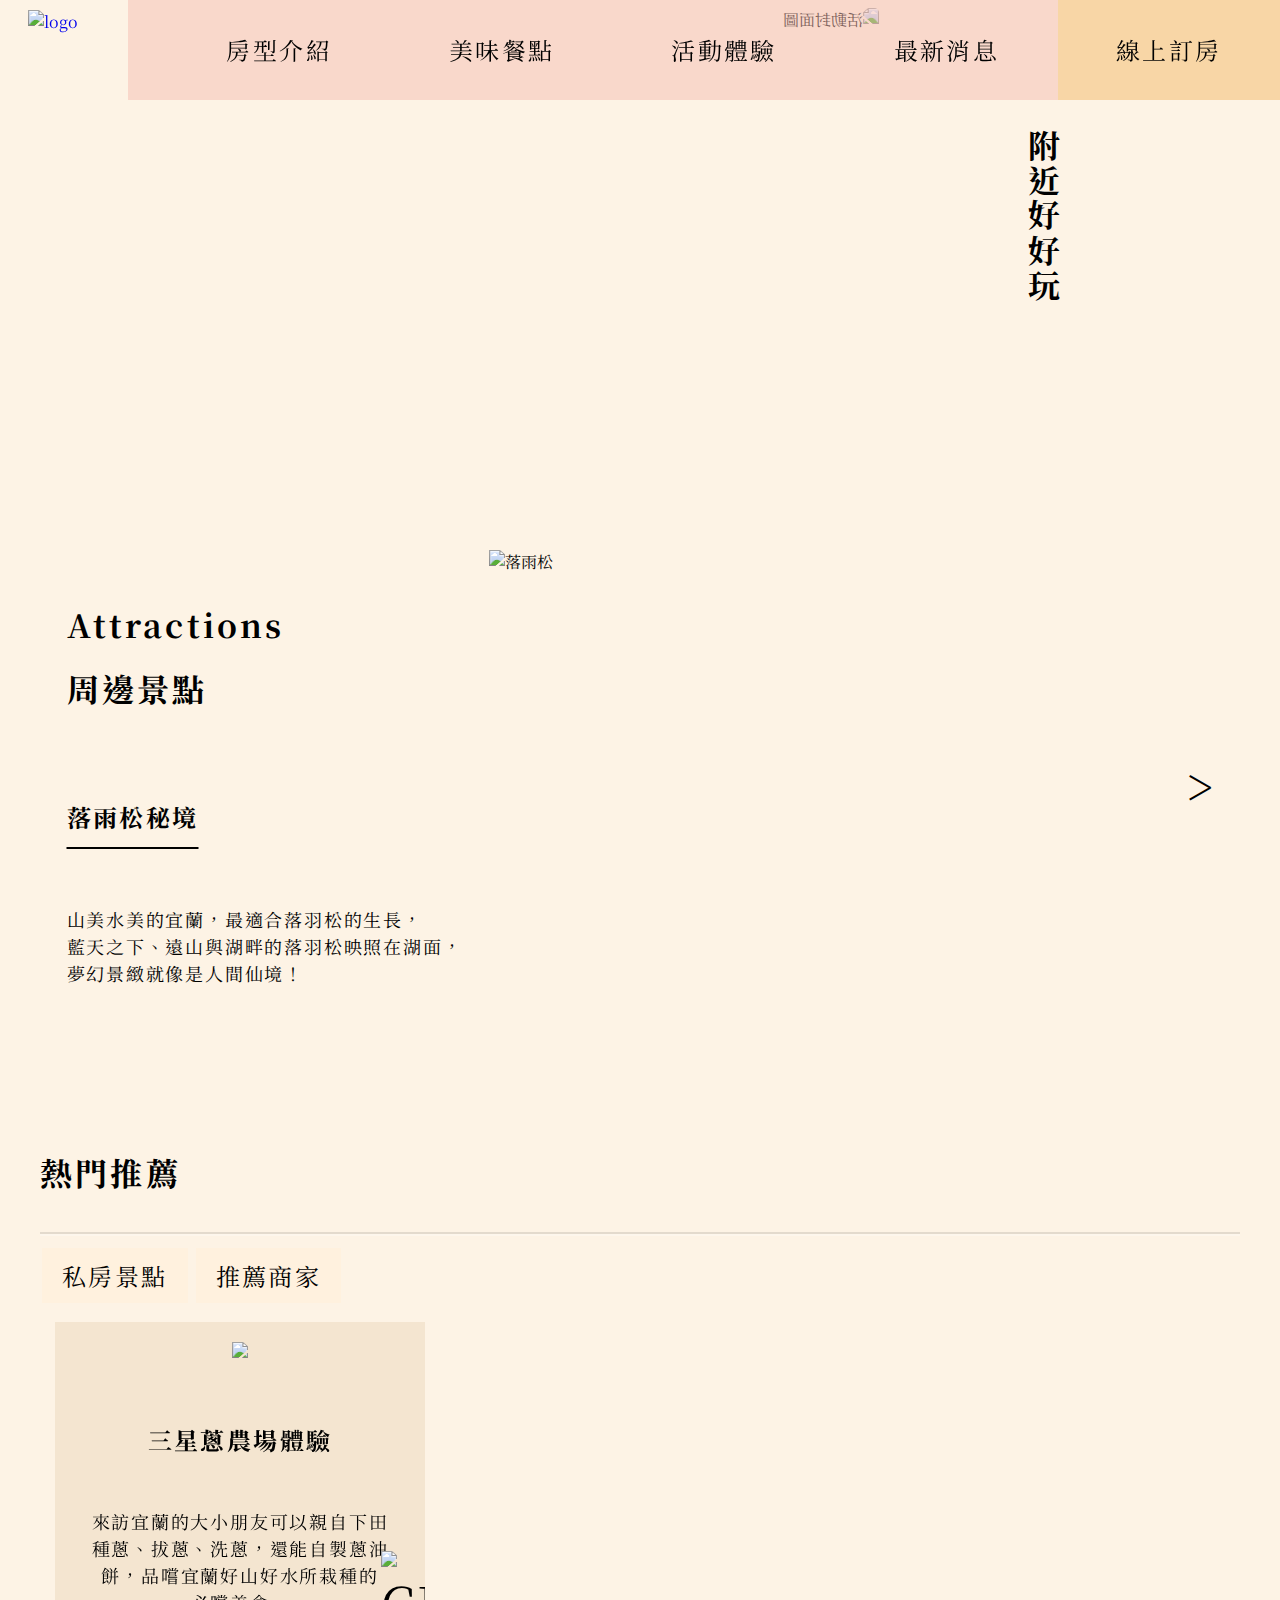
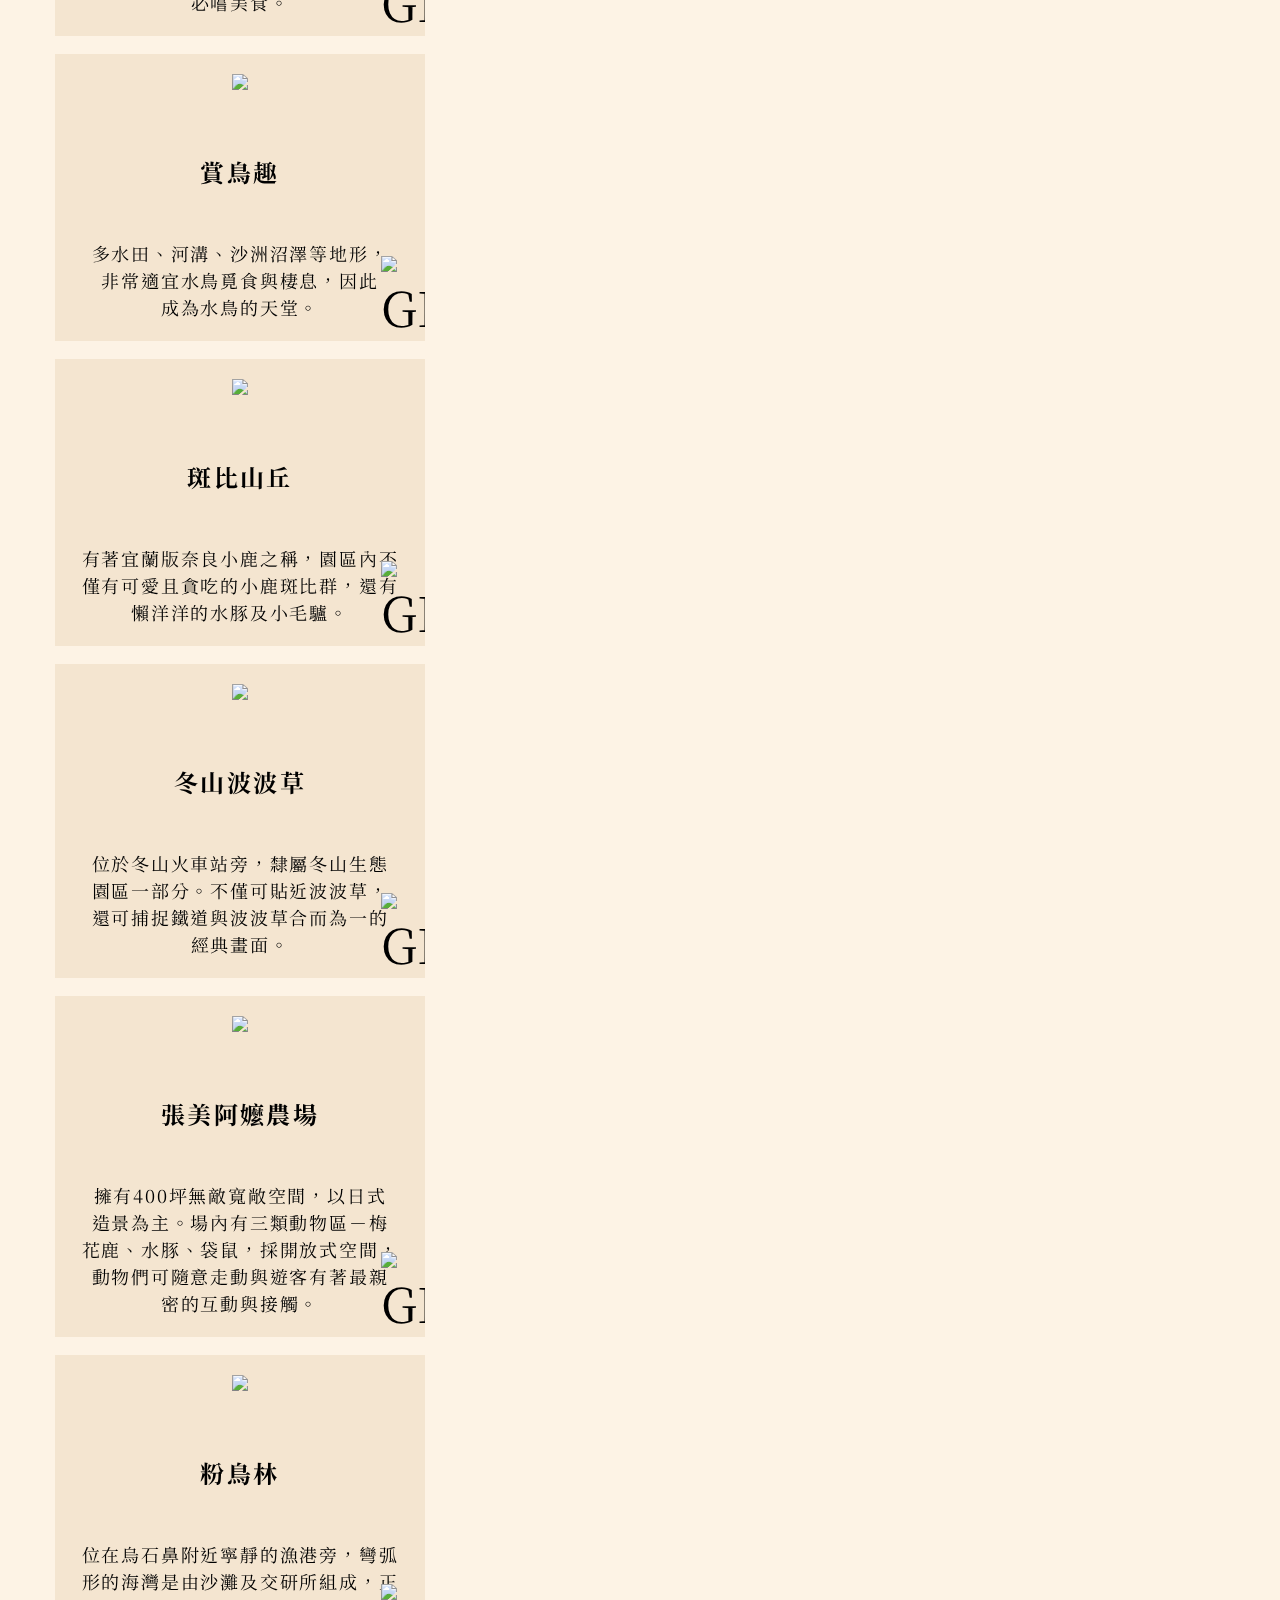
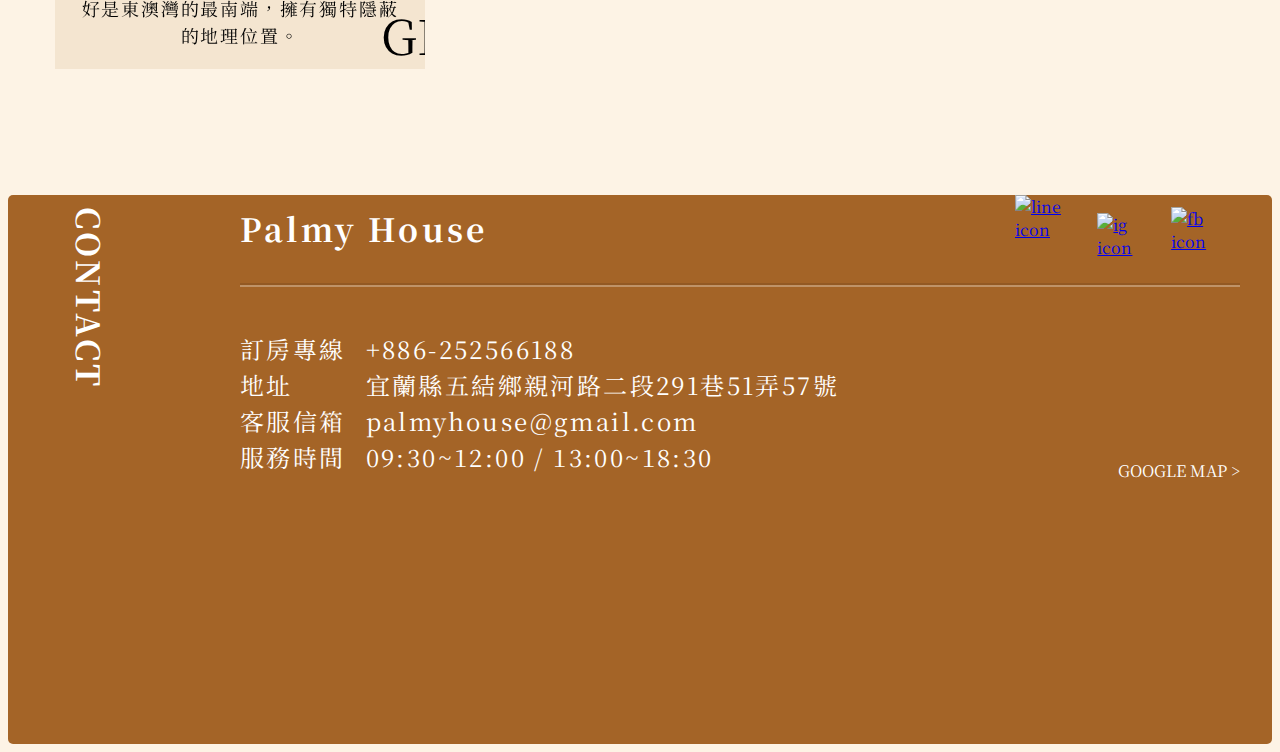
==== activities.html @ 34b3cf30 "改視覺" ====
<!DOCTYPE html>
<html lang="en">

<head>
    <meta charset="UTF-8">
    <meta name="viewport" content="width=device-width, initial-scale=1.0">
    <title>活動體驗-Palmy House民宿官方網站</title>
    <link rel="stylesheet" href="reset.css">
    <link rel="stylesheet" href="activities.css">
    <link rel="preconnect" href="https://fonts.googleapis.com">
    <link rel="preconnect" href="https://fonts.gstatic.com" crossorigin>
    <link
        href="https://fonts.googleapis.com/css2?family=Noto+Sans+TC:wght@500&family=Noto+Serif+TC:wght@500&display=swap"
        rel="stylesheet">
    <link rel="stylesheet" href="grid.css">
</head>

<body>
    <div class="fun_cover">
        <div class="fun_intro">
            <img src="img/activities/Rectangle 78 (1).png" alt="活動封面圖">
            <h1>附近好好玩</h1>
        </div>
    </div>
    <a href="index.html" id="logo">
        <img src="img/index/logo.png" alt="logo">
    </a>
    <nav>

        <ul class="flex-nav">
            <li><a href="room.html">房型介紹</a></li>
            <li><a href="food.html">美味餐點</a></li>
            <li><a href="activities.html">活動體驗</a></li>
            <li><a href="news.html">最新消息</a></li>
            <li style="background-color: rgb(247, 214, 130,0.5);"><a href="reservation.html" target="_blank">線上訂房</a>
            </li>
        </ul>
    </nav>

    <div class="fun_content">
        <div class="attractions">
            <div class="attractions_text">
                <h2>Attractions<br>
                    周邊景點</h2>
                <h3>落雨松秘境</h3>
                <p>
                    山美水美的宜蘭，最適合落羽松的生長，<br>
                    藍天之下、遠山與湖畔的落羽松映照在湖面，<br>
                    夢幻景緻就像是人間仙境！
                </p>
            </div>
            <div class="image-container">
                <img src="img//activities/三張圖片.png" class="hover-effect" alt="落雨松">
            </div>
            <a href="#">></a>
        </div>

        <div class="hot_spot">
            <h2>熱門推薦</h2>
            <hr class="style-one" />
            <div class="spot_title">
                <button class="button1">私房景點</button>
                <button class="button2">推薦商家</button>
            </div>
        </div>

        <div class="container">
            <div class="row">
                <div class="col-12 col-md-4">
                    <div class="card">
                        <a href="https://scenic.goilan.tw/sanxing.php" target="_blank">
                            <img src="img/activities/Rectangle 92 (1).png" class="photo">
                            <h3>三星蔥農場體驗</h3>
                            <p>來訪宜蘭的大小朋友可以親自下田<br>種蔥、拔蔥、洗蔥，還能自製蔥油餅，品嚐宜蘭好山好水所栽種的<br>必嚐美食。</p>
                            <img src="img/activities/GPS (1).png" class="gps" alt="GPS">
                        </a>
                    </div>
                </div>
                <div class="col-12 col-md-4">
                    <a href="https://scenic.goilan.tw/wujie.php" target="_blank">
                        <div class="card">
                            <img src="img/activities/Rectangle 95 (1).png" class="photo">
                            <h3>賞鳥趣</h3>
                            <p>多水田、河溝、沙洲沼澤等地形，<br>
                                非常適宜水鳥覓食與棲息，因此<br>成為水鳥的天堂。</p>
                            <img src="img/activities/GPS (1).png" class="gps" alt="GPS">
                        </div>
                    </a>
                </div>
                <div class="col-12 col-md-4">
                    <a href="https://ezgo.ardswc.gov.tw/zh-TW/Front/Agri/Detail/2666" target="_blank">
                        <div class="card">

                            <img src="img/activities/Rectangle 98 (1).png" class="photo">
                            <h3>斑比山丘</h3>
                            <p>有著宜蘭版奈良小鹿之稱，園區內不僅有可愛且貪吃的小鹿斑比群，還有懶洋洋的水豚及小毛驢。</p>
                            <img src="img/activities/GPS (1).png" class="gps" alt="GPS">
                        </div>
                    </a>
                </div>
                <div class="col-12 col-md-4">
                    <a href="https://scenic.goilan.tw/dongshan.php" target="_blank">
                        <div class="card">
                            <img src="img/activities/Rectangle 103 (1).png" class="photo">
                            <h3>冬山波波草</h3>
                            <p>位於冬山火車站旁，隸屬冬山生態<br>園區一部分。不僅可貼近波波草，<br>
                                還可捕捉鐵道與波波草合而為一的<br>經典畫面。</p>
                            <img src="img/activities/GPS (1).png" class="gps" alt="GPS">
                        </div>
                    </a>
                </div>
                <div class="col-12 col-md-4">
                    <a href="https://scenic.goilan.tw/sanxing.php" target="_blank">
                        <div class="card">
                            <img src="img/activities/Rectangle 104 (1).png" class="photo">
                            <h3>張美阿嬤農場</h3>
                            <p>擁有400坪無敵寬敞空間，以日式<br>造景為主。場內有三類動物區－梅<br>
                                花鹿、水豚、袋鼠，採開放式空間，動物們可隨意走動與遊客有著最親<br>密的互動與接觸。</p>
                            <img src="img/activities/GPS (1).png" class="gps" alt="GPS">
                        </div>
                    </a>
                </div>
                <div class="col-12 col-md-4">
                    <a href="https://scenic.goilan.tw/nanao.php" target="_blank">
                        <div class="card">
                            <img src="img/activities/Rectangle 105 (1).png" class="photo">
                            <h3>粉鳥林</h3>
                            <p>位在烏石鼻附近寧靜的漁港旁，彎弧形的海灣是由沙灘及交研所組成，正好是東澳灣的最南端，擁有獨特隱蔽的地理位置。</p>
                            <img src="img/activities/GPS (1).png" class="gps" alt="GPS">
                        </div>
                    </a>
                </div>
            </div>
        </div>
    </div>

    <div class="footer_container">
        <div class="footer">
            <h2>CONTACT</h2>
            <div class="palmy">
                <h3>Palmy House</h3>
                <div class="icon">
                    <a href="#" class="line">
                        <img src="img/index/Default (1).png" alt="line icon">
                    </a>
                    <a href="#" class="ig">
                        <img src="img/index/ig (1).png" alt="ig icon">
                    </a>
                    <a href="#" class="fb">
                        <img src="img/index/fb (1).png" alt="fb icon">
                    </a>
                </div>
                <hr class="style-one" />
                <div class="footer_p">
                    <div class="p1">
                        <p>
                            訂房專線<br>地址<br>客服信箱<br>服務時間
                        </p>
                    </div>
                    <div class="p2">
                        <p>
                            +886-252566188<br>宜蘭縣五結鄉親河路二段291巷51弄57號<br>
                            palmyhouse@gmail.com<br>09:30~12:00 / 13:00~18:30
                        </p>
                    </div>
                </div>
                <div class="map">
                    <a href="https://maps.app.goo.gl/QcnttqNcyrtN2RQ86" target="_blank">GOOGLE MAP ></a>
                    <iframe
                        src="https://www.google.com/maps/embed?pb=!1m14!1m12!1m3!1d453.20196980769464!2d121.80511055336841!3d24.671350945229033!2m3!1f0!2f0!3f0!3m2!1i1024!2i768!4f13.1!5e0!3m2!1szh-TW!2stw!4v1700554778893!5m2!1szh-TW!2stw"
                        width="600" height="450" style="border:0;" allowfullscreen="" loading="lazy"
                        referrerpolicy="no-referrer-when-downgrade"></iframe>
                </div>
            </div>
        </div>
    </div>

</body>

</html>
---- activities.css ----
body {
    font-family: 'Noto Serif TC', serif;
    background-color: #FDF3E5;
}

#logo img {
    margin-left: 20px;
    width: 100px;
    position: absolute;
    top: 10px;
    position: fixed;
}

nav {
    position: fixed;
    top: 0;
    width: 90%;
    right: 0;
    background: rgba(246, 190, 177, .5);
    display: flex;
    justify-content: space-around;
    align-items: center;
    height: 100px;
    z-index: 2;
}

ul,li,ul li a {
    height: 100%;
    line-height: 100px;
    display: block;
    width: 100%;
    text-align: center;
    text-decoration: none;
    color: inherit;
    font-size: 24px;
    letter-spacing: 0.1em;
}

ul li a:hover {
    background-color: #F6BEB1;
    color: white;
}

.flex-nav {
    display: flex;
    align-items: center;
    width: 100%;
}

.fun_cover {
    width: 100%;
    max-width: 1200px;
    /* margin: 0 120px; */
}

.fun_intro {
    /* border: 2px solid red; */
    display: flex;
    /* justify-content: space-around; */
}

.fun_intro h1 {
    writing-mode: vertical-lr;
    font-size: 32px;
    letter-spacing: 0.1em;
    text-align: center;
    padding: 120px;

}

.fun_intro img {
    width: 100%;
    vertical-align: bottom;
    border-radius: 5px;
    transform: scaleX(-1);
}

.fun_content {
    width: 100%;
    max-width: 1200px;
    margin: auto;
    margin-top: 10%;
}

.attractions {
    display: flex;
    /* border: 2px solid red; */
    justify-content: space-evenly;
}

.attractions_text {
    display: flex;
    flex-direction: column;
    justify-content: space-around;
}

.attractions_text h2 {
    font-size: 32px;
    letter-spacing: 0.1em;
    line-height: 2em;
}

.attractions_text h3 {
    font-size: 24px;
    letter-spacing: 0.1em;
    text-decoration-line: underline;
    text-underline-offset: 20px;

}

.attractions_text p {
    font-size: 18px;
    letter-spacing: 0.1em;
    line-height: 1.5em;
}

.attractions img {
    width: 100%;
    vertical-align: bottom;
}

.image-container {
    position: relative;
    width: 670px;
    /* 设置图像容器的宽度 */
}

.hover-effect {
    display: block;
    width: 100%;
    height: auto;
    transition: transform 0.3s ease-in-out;
    /* 添加过渡效果，使变化更平滑 */
}

.hover-effect:hover {
    transform: scale(1.1);
    /* 鼠标悬停时放大图像，可以根据需要调整比例 */
}

.fun_content a {
    text-decoration: none;
    margin: 200px 0;
    font-size: 48px;
    display: block;
    color: inherit;
}

.spot_title button{
    color: black; /* 白色文本颜色 */
    padding: 10px 20px; /* 内边距 */
    text-align: center; /* 文本居中 */
    text-decoration: none; /* 去除文本下划线 */
    display: inline-block; /* 使按钮表现为块级元素 */
    font-size: 24px; /* 文本大小 */
    margin: 4px 2px; /* 外边距 */
    cursor: pointer;
    border: none;
    background-color: none;
    font-family: 'Noto Serif TC', serif;
    background-color: #FFF1DE;
    letter-spacing: 0.1em;
}

.spot_title button:hover{
    background-color: #FEE4DA;
}

.hot_spot{
    margin-top: 10%;
}

.hot_spot h2{
    font-size: 32px;
    letter-spacing: 0.1em;
    padding: 10px 0;
}

.card{
    width: 370px;
    margin: 15px;
    background-color: rgb(210,176,125,0.2);
    text-align: center;
    position: relative;
    
}

.row a{
    display: inline;
}

.card .photo{
    /* width: 100%; */
    padding: 20px;
}

.card h3{
    font-size: 24px;
    letter-spacing: 0.1em;
    line-height: 2em;
}

.card p{
    font-size: 18px;
    letter-spacing: 0.1em;
    line-height: 1.5em;
    padding: 20px;
}

.card:hover{
    transform: translateY(-30px);
}

.card{
    transform: translateY(0);
    transition: .5s;
}

.gps{
    position: absolute;
    right: 0;
    bottom: 0;
    width: 12%;
    height: auto;
}

hr.style-one {
    border: 0;
    height: 0;
    border-top: 2px solid rgba(0, 0, 0, 0.1);
    border-bottom: 2px solid rgba(255, 255, 255, 0.3);
    width: 100%;
    margin-top: 2%;
}

.footer_container{
    width: 100%;
    margin-top: 10%;
    display: flex;
    background-color: rgb(154,84,18,0.9);
    border-radius: 5px; 
}

.footer{
    width: 1200px; 
    margin: auto; 
    display: flex;
    justify-content: space-between;
    /* border: 2px solid red; */

}

.footer h2{
    writing-mode: vertical-lr;
    font-size: 32px;
    color: white;
    margin-top: 1%; 
    letter-spacing: 0.1em;
}

.footer h3{
    font-size: 32px;
    color:white;
    font-weight: bold;
    margin-top: 1%;
    letter-spacing: 0.1em;
}

.palmy{
    position: relative; 
}

.icon {
    position: absolute;
    right: 0;
    top: 0;
    display: flex;
    /* border: 2px solid red; */
}

.ig{
    padding-top: 8%;
}

.fb{
    padding-top: 5%;
    margin-left: 3%;
}

.footer_p{
    display: flex;
    font-size: 24px;
    margin-top: 2%;
    letter-spacing: 0.1em;
    line-height: 1.5em;
    color: white;
}

.p2{
    margin-left: 2%;
}

.map a{
    position: absolute;
    right: 0;
    top: 48%;
    text-decoration: none;
    color: white;
}

.palmy a:hover{
    color: black;
    border-radius: 5px;
}

iframe{
    width: 1000px;
    height: 200px;
    margin-top: 2%;
    margin-bottom: 2%;
}
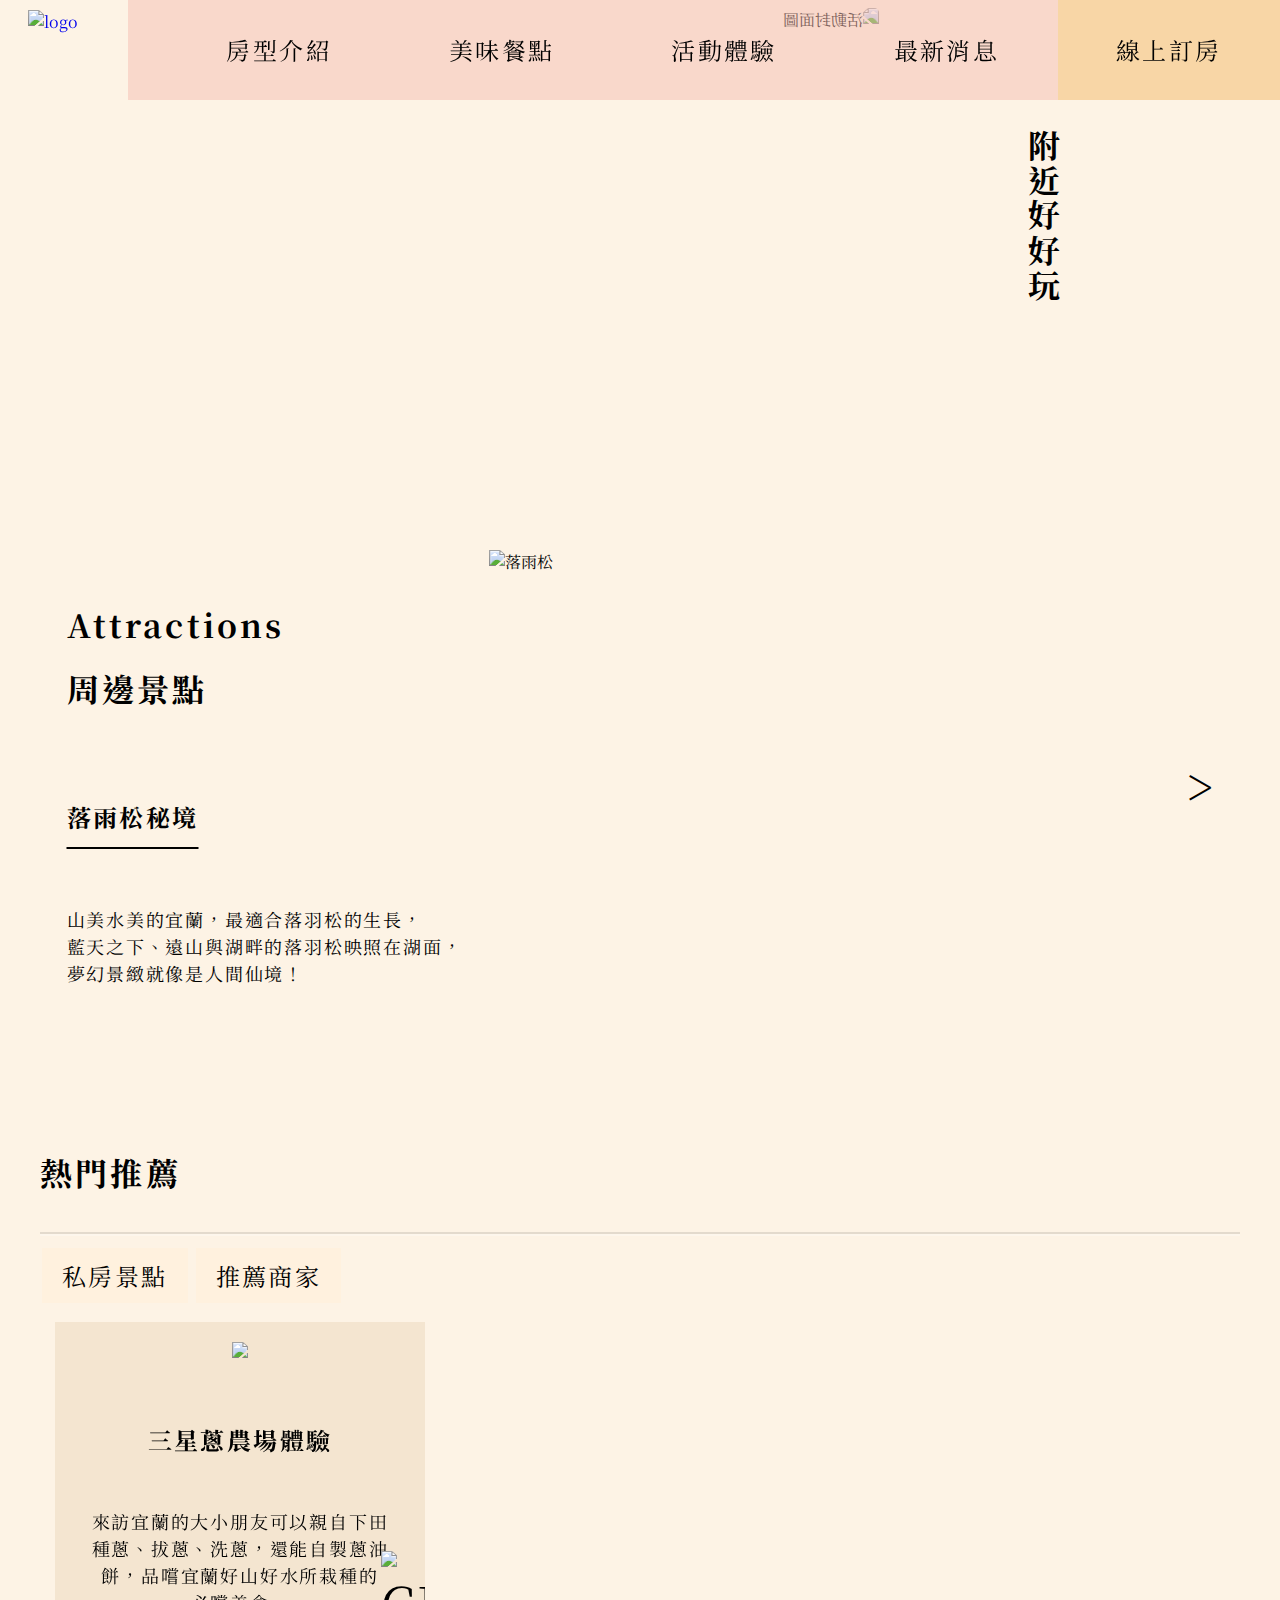
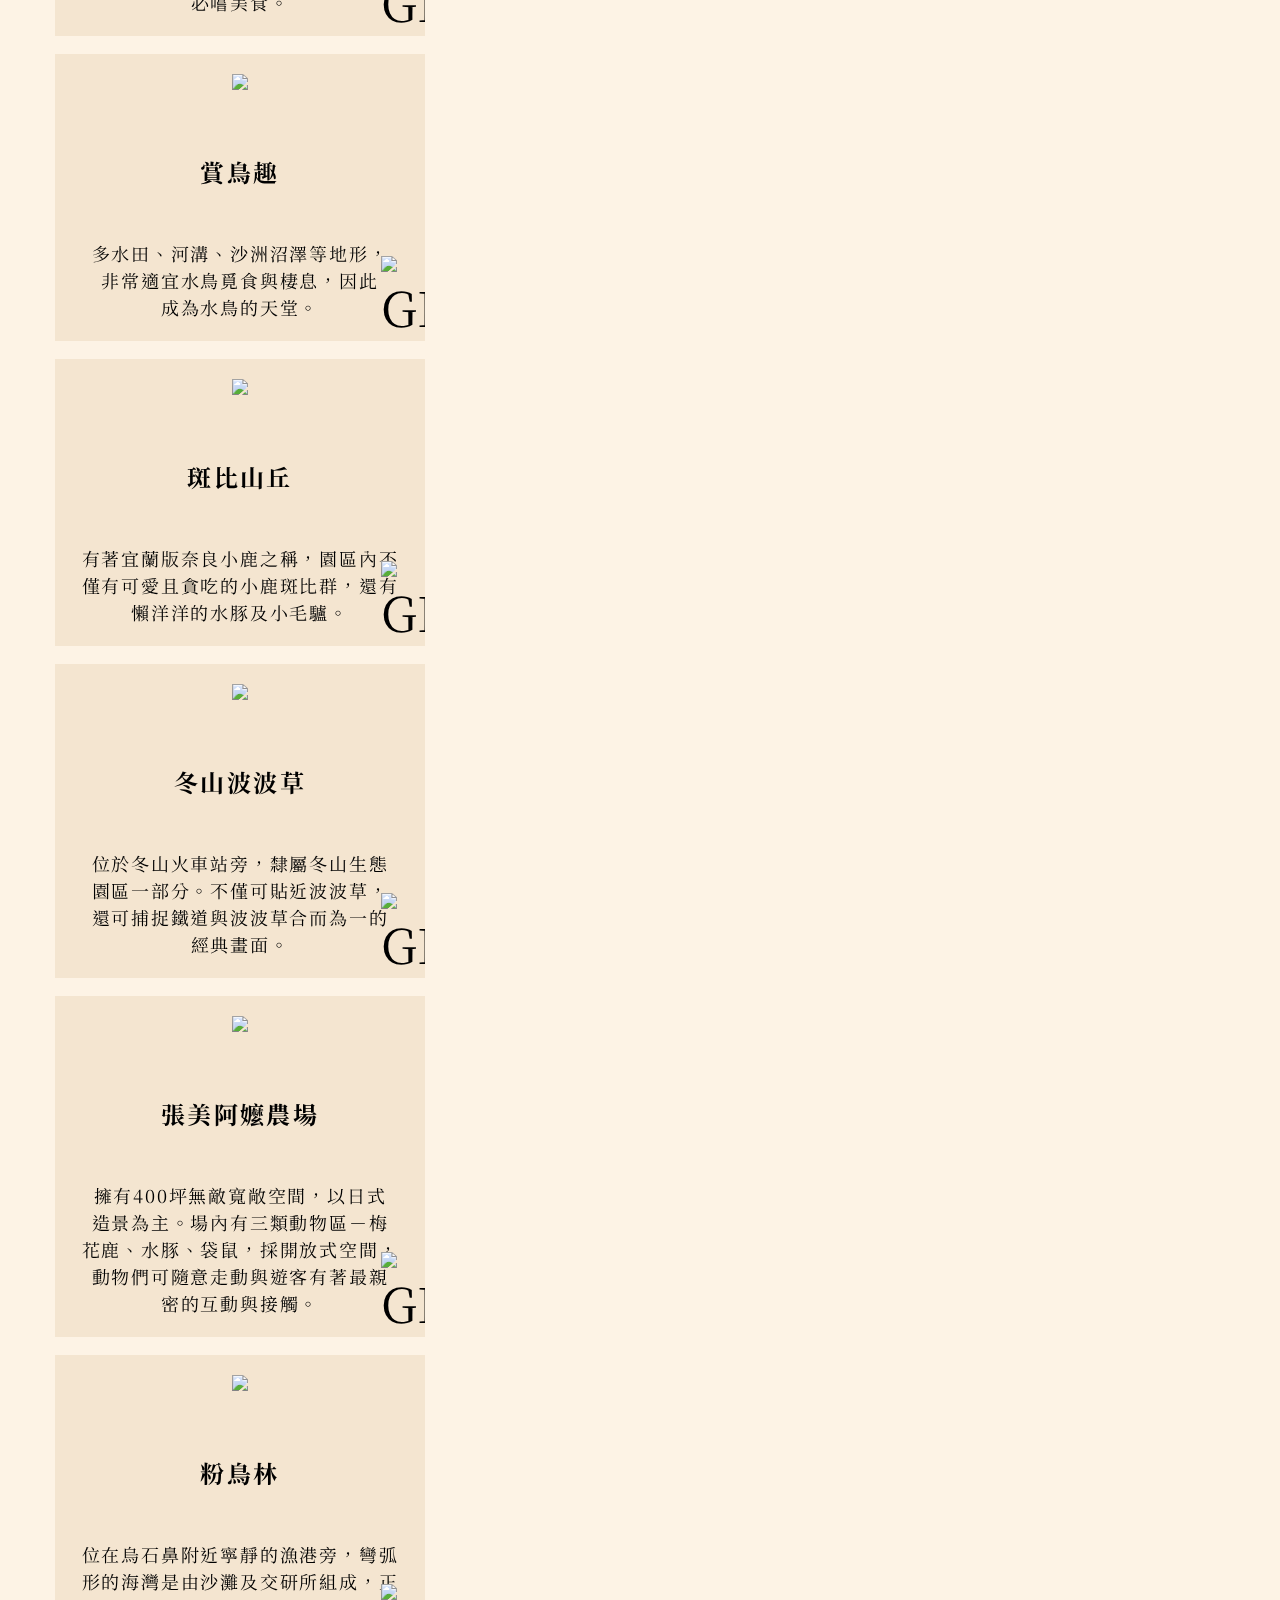
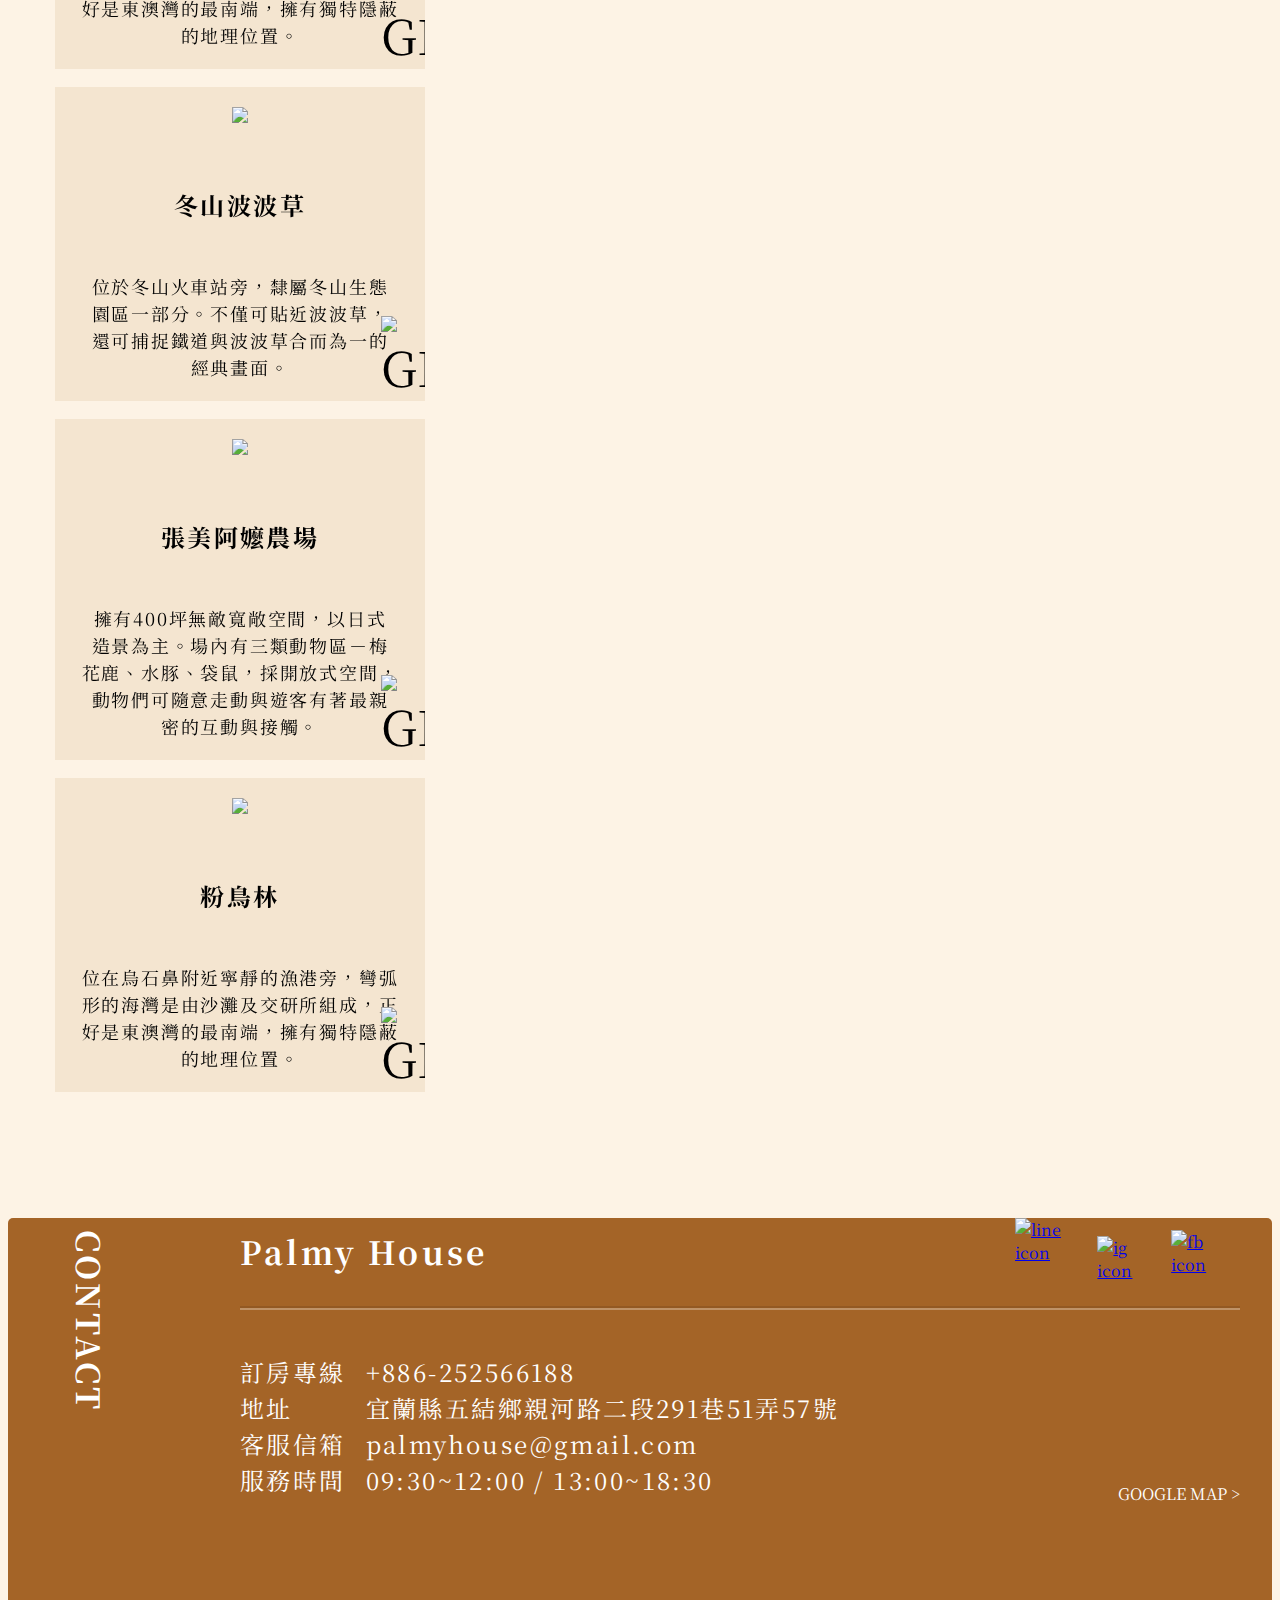
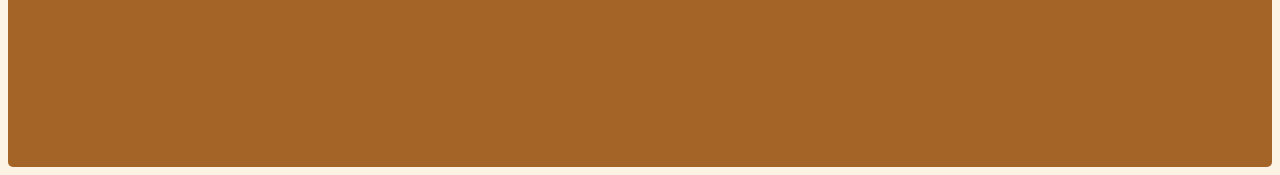
==== commit 9dbdedcc: "修改" ====
--- a/activities.html
+++ b/activities.html
@@ -50,7 +50,7 @@
                 </p>
             </div>
             <div class="image-container">
-                <img src="img//activities/三張圖片.png" class="hover-effect" alt="落雨松">
+                <img src="img//activities/tree.png" class="hover-effect" alt="落雨松">
             </div>
             <a href="#">></a>
         </div>
@@ -130,8 +130,41 @@
                         </div>
                     </a>
                 </div>
-            </div>
-        </div>
+                <div class="col-12 col-md-4">
+                    <a href="https://scenic.goilan.tw/dongshan.php" target="_blank">
+                        <div class="card">
+                            <img src="img/activities/Rectangle 92 (1) (1).png" class="photo">
+                            <h3>冬山波波草</h3>
+                            <p>位於冬山火車站旁，隸屬冬山生態<br>園區一部分。不僅可貼近波波草，<br>
+                                還可捕捉鐵道與波波草合而為一的<br>經典畫面。</p>
+                            <img src="img/activities/GPS (1).png" class="gps" alt="GPS">
+                        </div>
+                    </a>
+                </div>
+                <div class="col-12 col-md-4">
+                    <a href="https://scenic.goilan.tw/sanxing.php" target="_blank">
+                        <div class="card">
+                            <img src="img/activities/Rectangle 95 (1) (1).png" class="photo">
+                            <h3>張美阿嬤農場</h3>
+                            <p>擁有400坪無敵寬敞空間，以日式<br>造景為主。場內有三類動物區－梅<br>
+                                花鹿、水豚、袋鼠，採開放式空間，動物們可隨意走動與遊客有著最親<br>密的互動與接觸。</p>
+                            <img src="img/activities/GPS (1).png" class="gps" alt="GPS">
+                        </div>
+                    </a>
+                </div>
+                <div class="col-12 col-md-4">
+                    <a href="https://scenic.goilan.tw/nanao.php" target="_blank">
+                        <div class="card">
+                            <img src="img/activities/Rectangle 98 (1) (1).png" class="photo">
+                            <h3>粉鳥林</h3>
+                            <p>位在烏石鼻附近寧靜的漁港旁，彎弧形的海灣是由沙灘及交研所組成，正好是東澳灣的最南端，擁有獨特隱蔽的地理位置。</p>
+                            <img src="img/activities/GPS (1).png" class="gps" alt="GPS">
+                        </div>
+                    </a>
+                </div>
+            </div>
+        </div>
+        
     </div>
 
     <div class="footer_container">
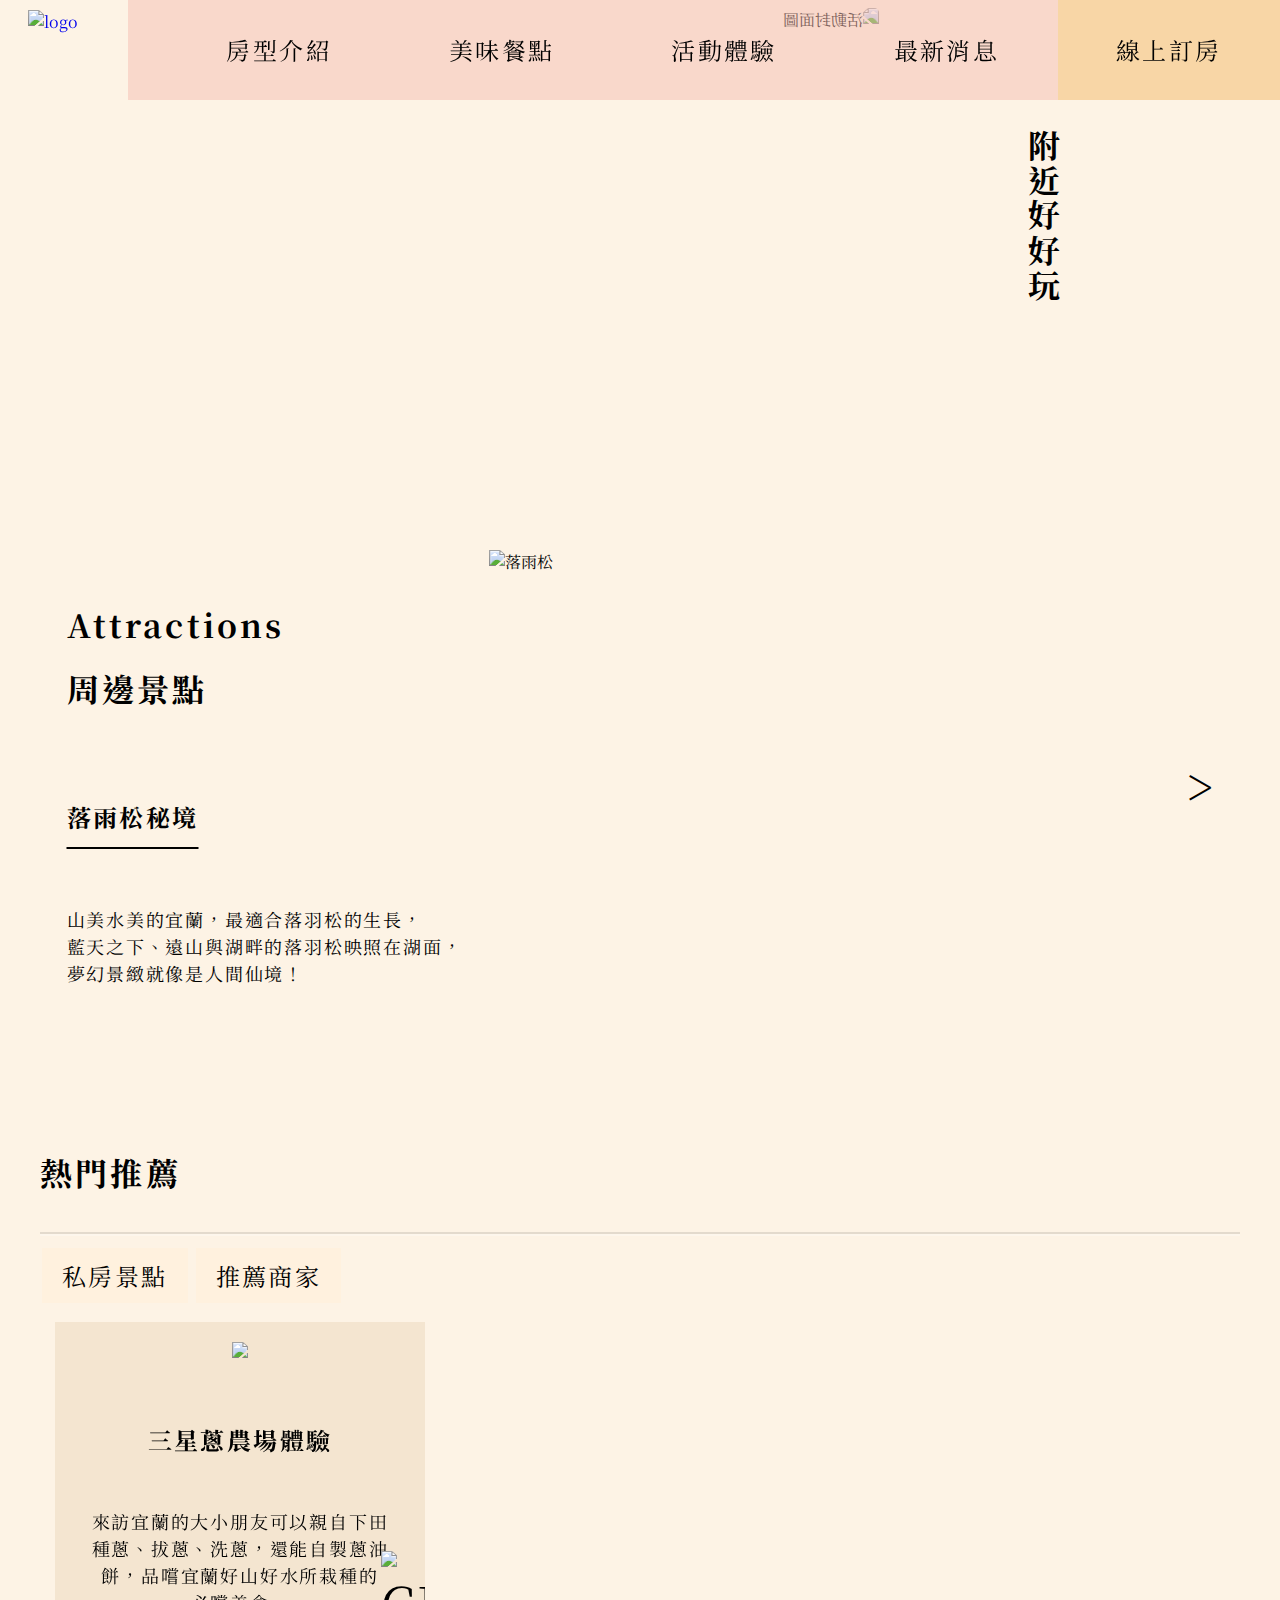
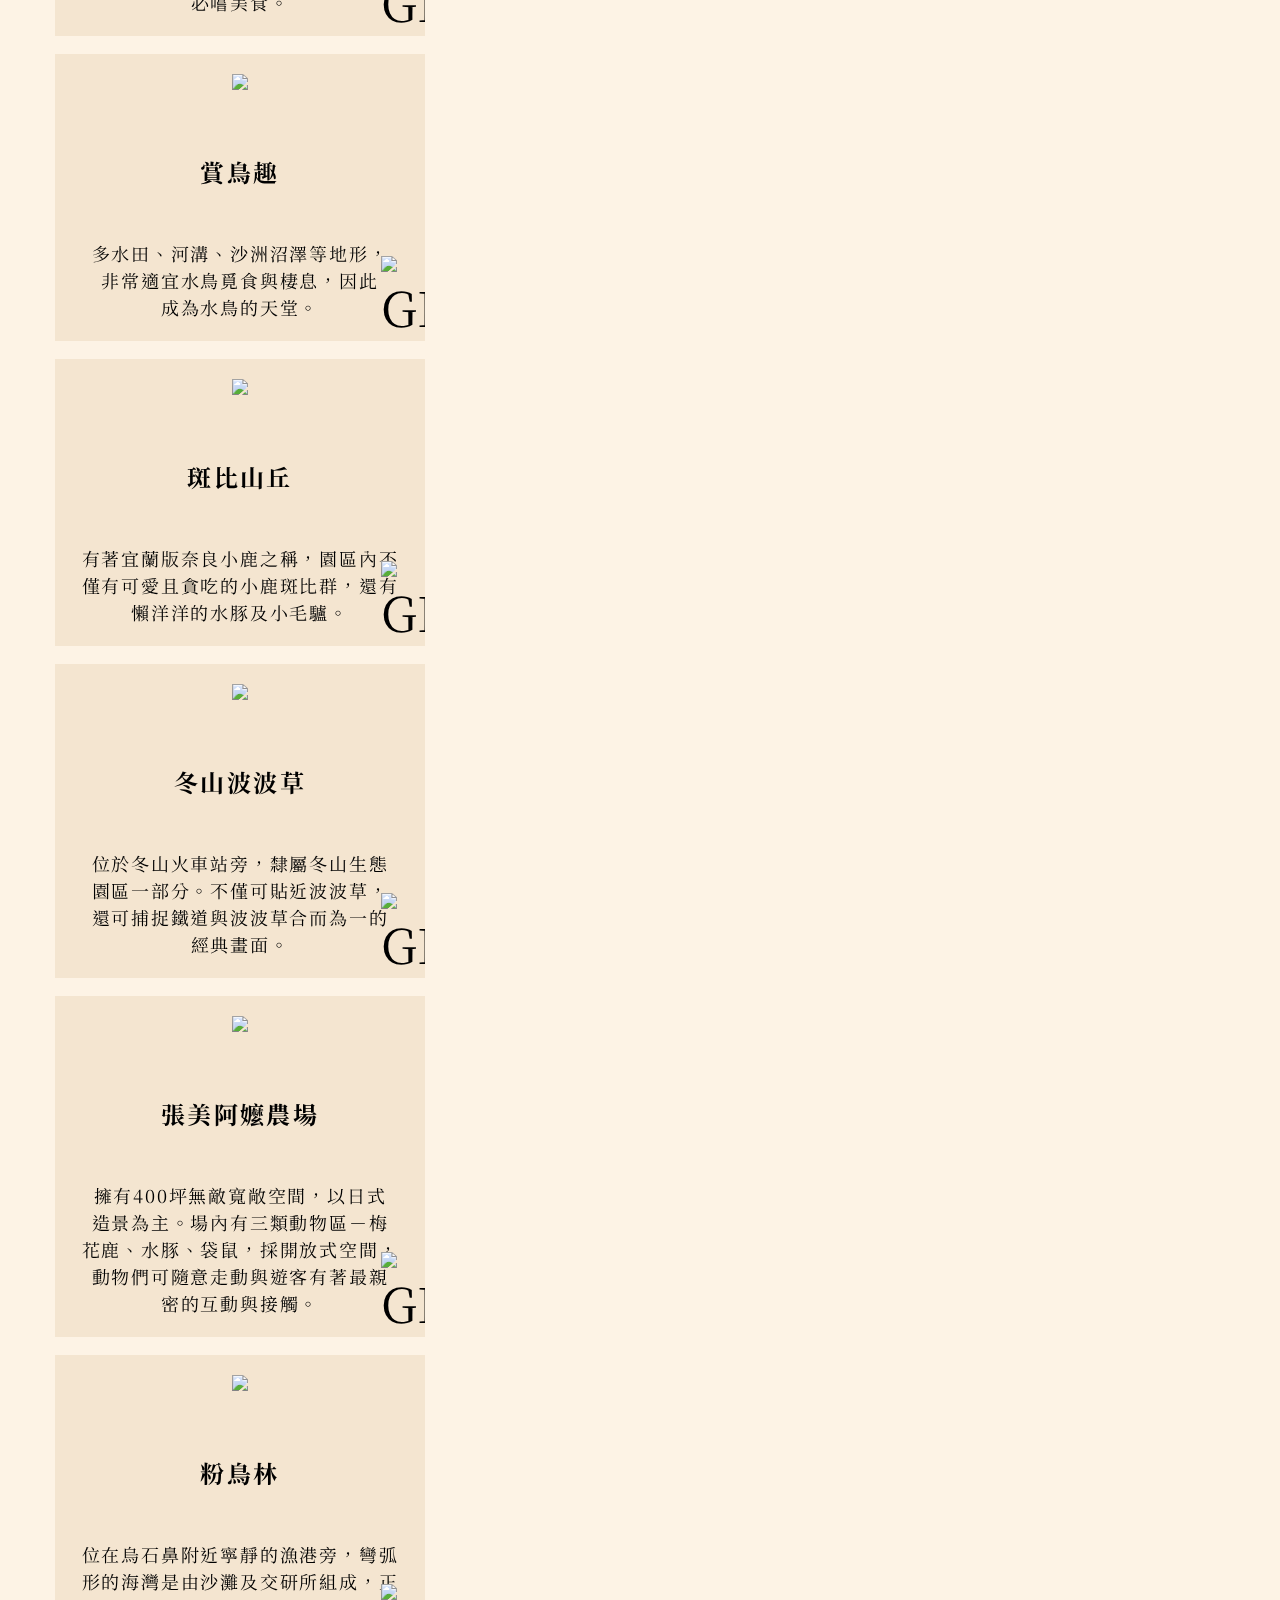
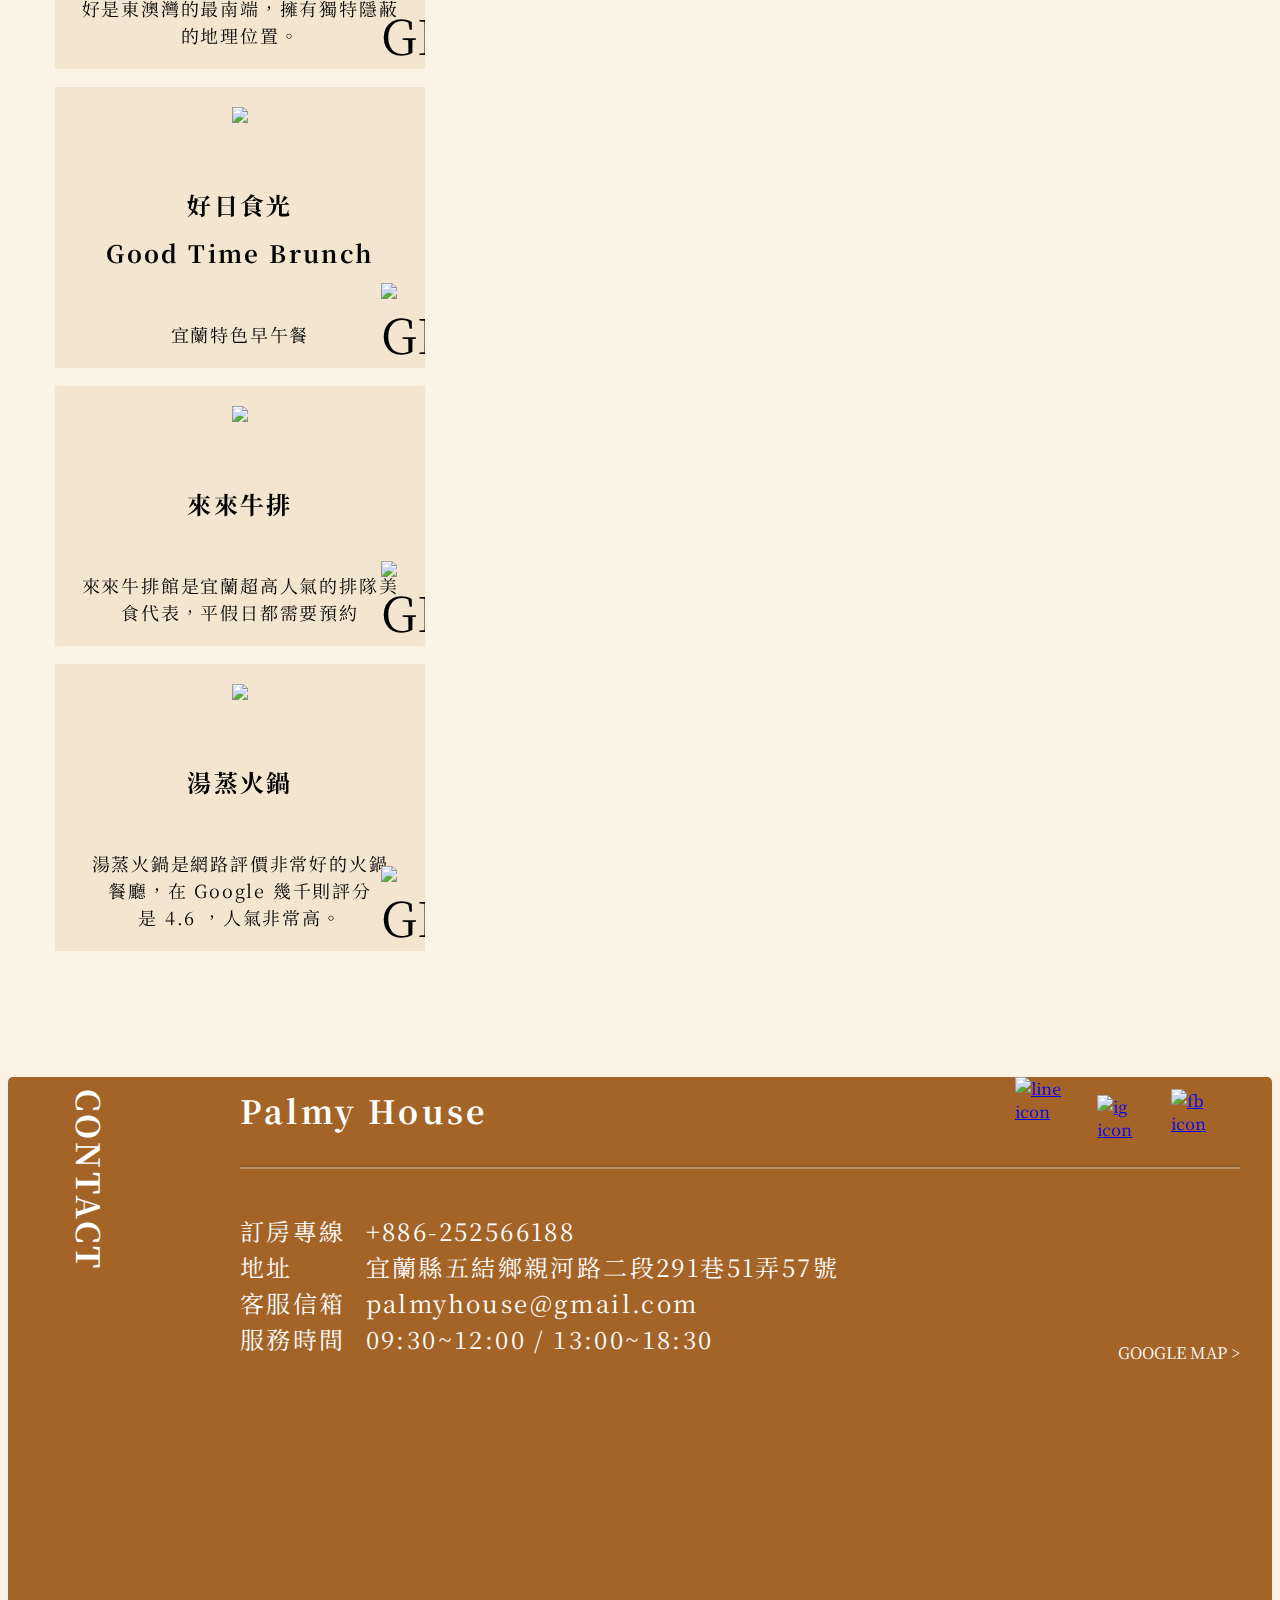
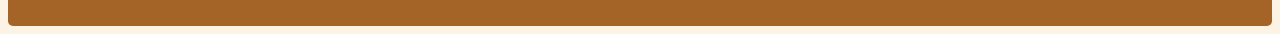
==== commit ae56e912: "改" ====
--- a/activities.html
+++ b/activities.html
@@ -130,13 +130,13 @@
                         </div>
                     </a>
                 </div>
+                <div id="page2" class="hidden">
                 <div class="col-12 col-md-4">
                     <a href="https://scenic.goilan.tw/dongshan.php" target="_blank">
                         <div class="card">
                             <img src="img/activities/Rectangle 92 (1) (1).png" class="photo">
-                            <h3>冬山波波草</h3>
-                            <p>位於冬山火車站旁，隸屬冬山生態<br>園區一部分。不僅可貼近波波草，<br>
-                                還可捕捉鐵道與波波草合而為一的<br>經典畫面。</p>
+                            <h3>好日食光<br> Good Time Brunch</h3>
+                            <p>宜蘭特色早午餐</p>
                             <img src="img/activities/GPS (1).png" class="gps" alt="GPS">
                         </div>
                     </a>
@@ -145,9 +145,8 @@
                     <a href="https://scenic.goilan.tw/sanxing.php" target="_blank">
                         <div class="card">
                             <img src="img/activities/Rectangle 95 (1) (1).png" class="photo">
-                            <h3>張美阿嬤農場</h3>
-                            <p>擁有400坪無敵寬敞空間，以日式<br>造景為主。場內有三類動物區－梅<br>
-                                花鹿、水豚、袋鼠，採開放式空間，動物們可隨意走動與遊客有著最親<br>密的互動與接觸。</p>
+                            <h3>來來牛排</h3>
+                            <p>來來牛排館是宜蘭超高人氣的排隊美食代表，平假日都需要預約</p>
                             <img src="img/activities/GPS (1).png" class="gps" alt="GPS">
                         </div>
                     </a>
@@ -156,11 +155,12 @@
                     <a href="https://scenic.goilan.tw/nanao.php" target="_blank">
                         <div class="card">
                             <img src="img/activities/Rectangle 98 (1) (1).png" class="photo">
-                            <h3>粉鳥林</h3>
-                            <p>位在烏石鼻附近寧靜的漁港旁，彎弧形的海灣是由沙灘及交研所組成，正好是東澳灣的最南端，擁有獨特隱蔽的地理位置。</p>
-                            <img src="img/activities/GPS (1).png" class="gps" alt="GPS">
-                        </div>
-                    </a>
+                            <h3>湯蒸火鍋</h3>
+                            <p>湯蒸火鍋是網路評價非常好的火鍋<br>餐廳，在 Google 幾千則評分<br>是 4.6 ，人氣非常高。</p>
+                            <img src="img/activities/GPS (1).png" class="gps" alt="GPS">
+                        </div>
+                    </a>
+                </div>
                 </div>
             </div>
         </div>
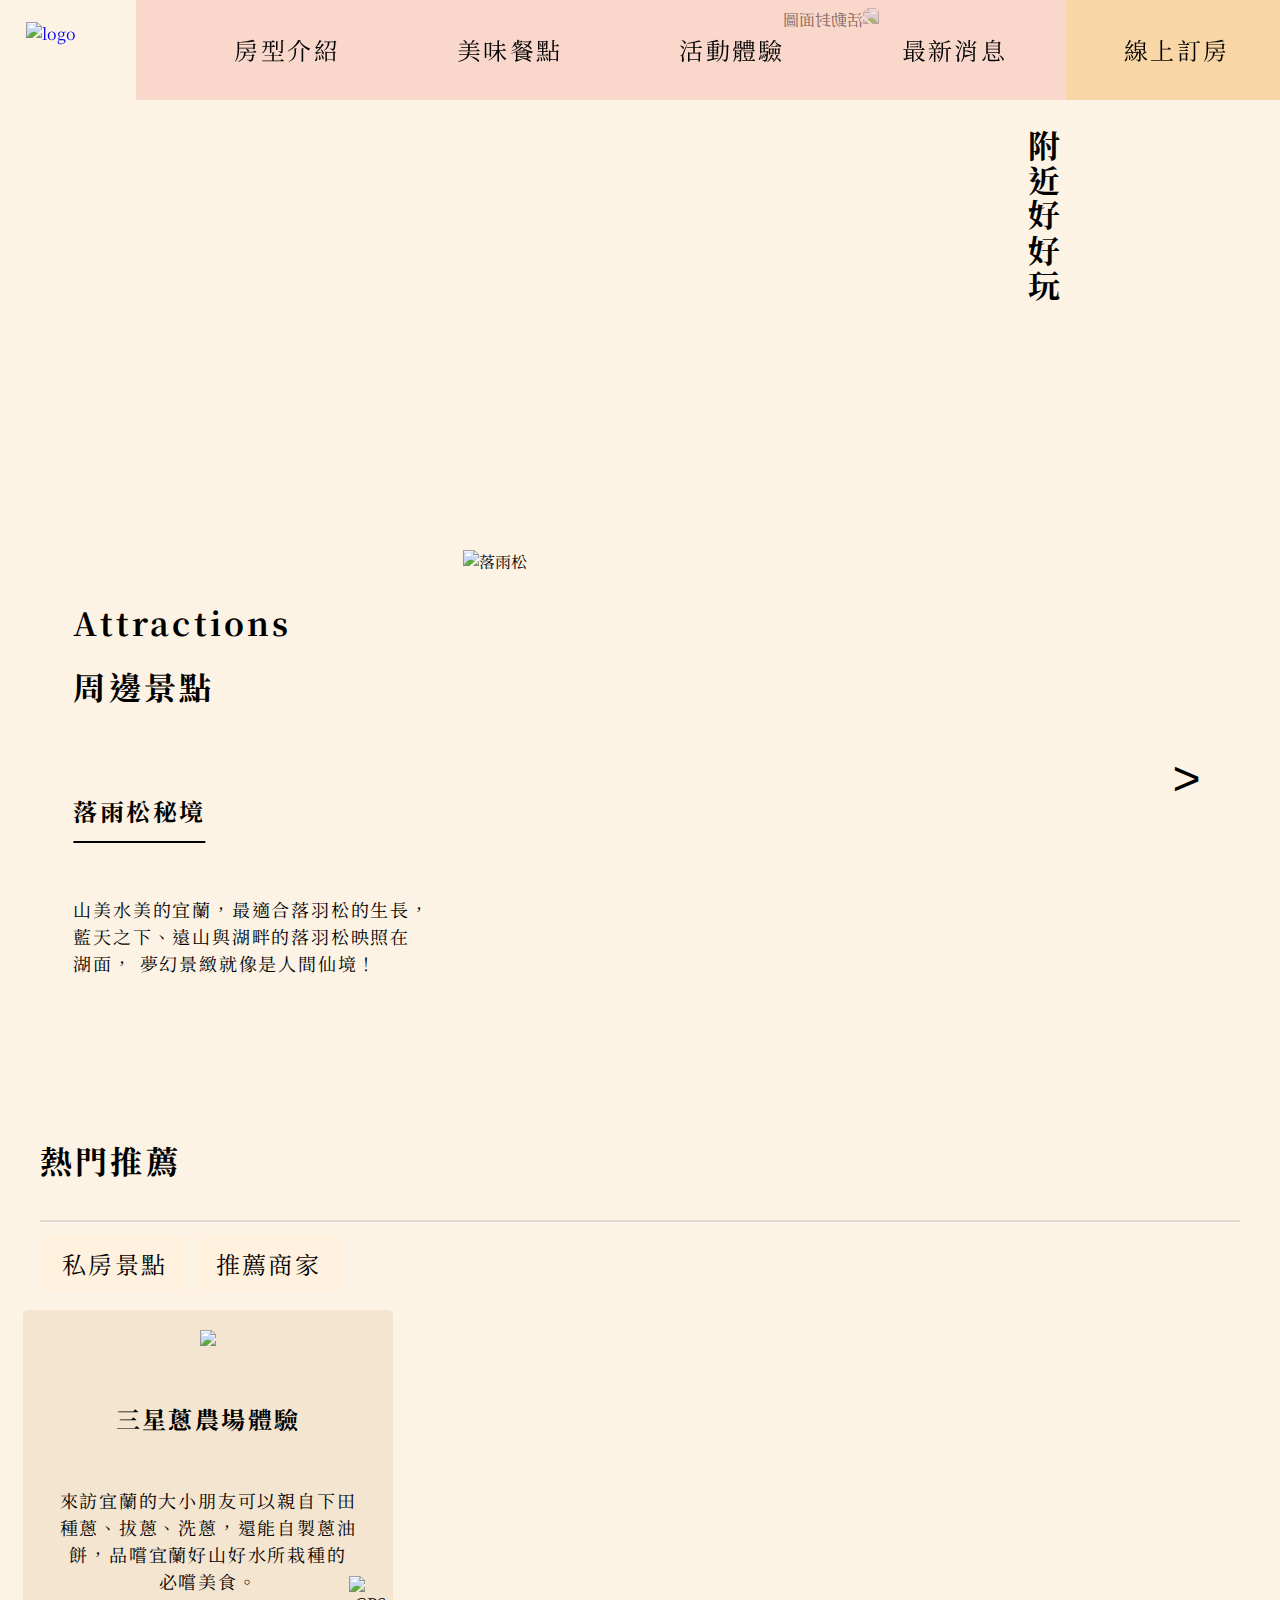
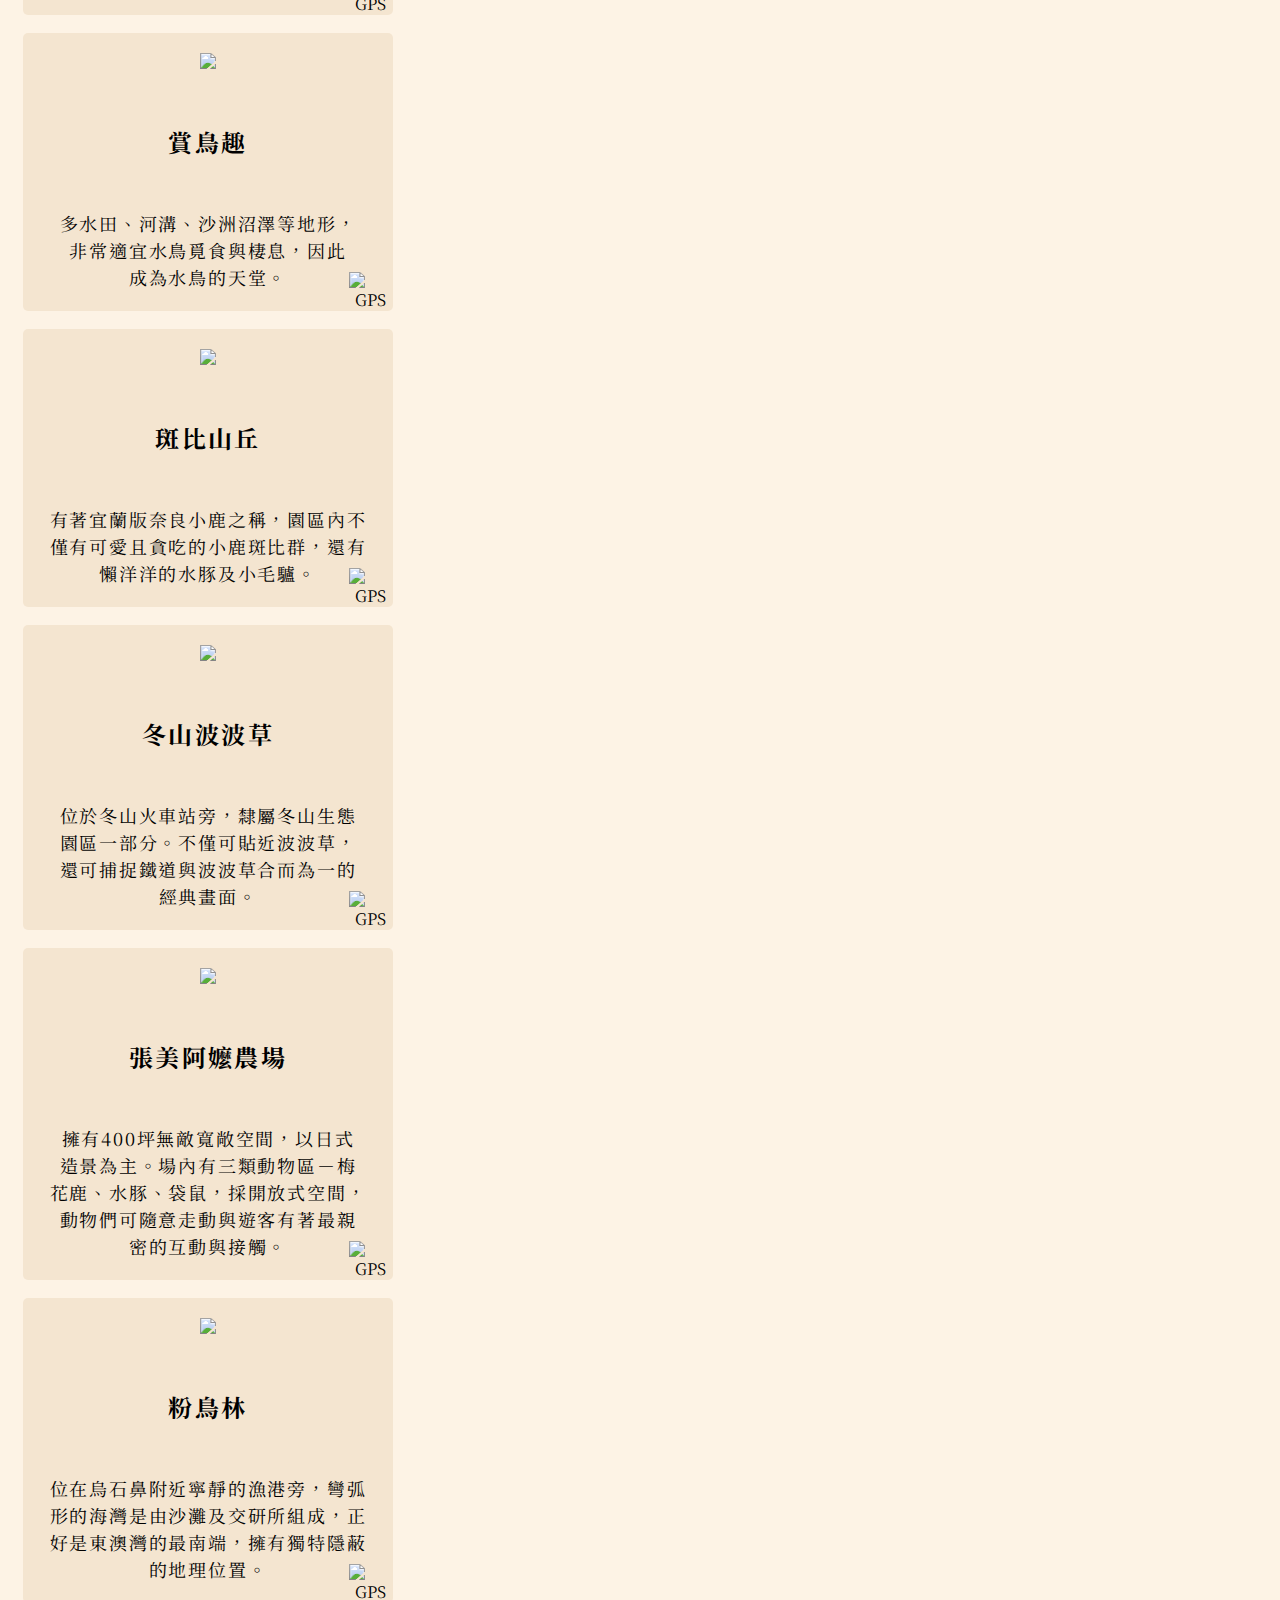
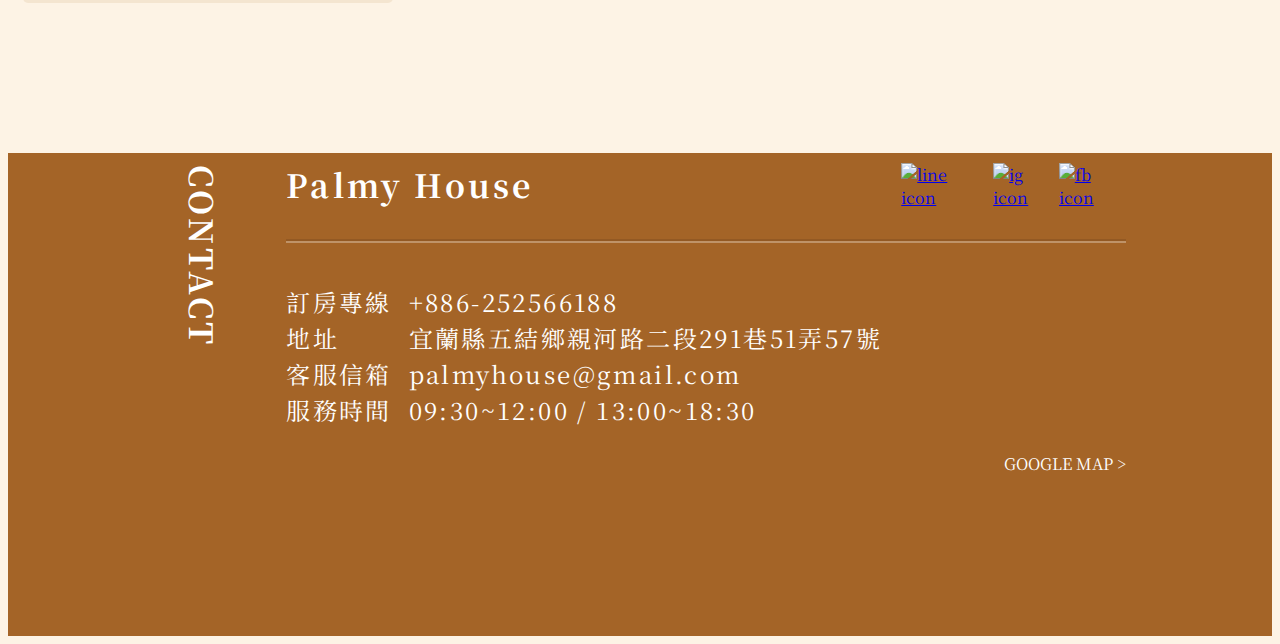
==== commit 63fa39ba: "change" ====
--- a/activities.html
+++ b/activities.html
@@ -7,12 +7,24 @@
     <title>活動體驗-Palmy House民宿官方網站</title>
     <link rel="stylesheet" href="reset.css">
     <link rel="stylesheet" href="activities.css">
+    <link rel="stylesheet" href="header_footer.css">
     <link rel="preconnect" href="https://fonts.googleapis.com">
     <link rel="preconnect" href="https://fonts.gstatic.com" crossorigin>
     <link
         href="https://fonts.googleapis.com/css2?family=Noto+Sans+TC:wght@500&family=Noto+Serif+TC:wght@500&display=swap"
         rel="stylesheet">
     <link rel="stylesheet" href="grid.css">
+    <script src="jquery/jquery-3.7.1.js"></script>
+        <script src="jquery/jquery-ui.js"></script>
+        <script src="header.js"></script>
+        <script src="activities.js"></script>
+    <script>
+        if (window.matchMedia("(max-width: 767px)").matches) {
+            document.write('<script src="mobile_ac.js"><\/script>');
+        }
+    </script>
+    <link rel="icon" href="img/index/logo.ico" type="image/x-icon"/>
+   
 </head>
 
 <body>
@@ -22,52 +34,108 @@
             <h1>附近好好玩</h1>
         </div>
     </div>
-    <a href="index.html" id="logo">
-        <img src="img/index/logo.png" alt="logo">
-    </a>
-    <nav>
-
-        <ul class="flex-nav">
-            <li><a href="room.html">房型介紹</a></li>
-            <li><a href="food.html">美味餐點</a></li>
-            <li><a href="activities.html">活動體驗</a></li>
-            <li><a href="news.html">最新消息</a></li>
-            <li style="background-color: rgb(247, 214, 130,0.5);"><a href="reservation.html" target="_blank">線上訂房</a>
-            </li>
-        </ul>
-    </nav>
+    <div class="header">
+        <input type="checkbox" name="" id="menu-switch">
+        <div class="main-header" id="navBoard">
+            <!-- -------------------------------- -->
+            <div class="logo">
+                <a href="index.html">
+                    <img src="img/index/logo.png" alt="logo">
+                </a>
+            </div>
+            
+            <p>Palmy House</p>
+            <!-- -------------------------------- -->
+            <label for="menu-switch" class="hb" id="hamburger-menu">
+                <div class="cross">
+                <span class="bar"></span>
+                <span class="bar"></span>
+                <span class="bar"></span>
+                </div>
+            </label>
+            <!-- -------------------------------- -->
+            <nav class="main-nav" >
+                <ul class="flex">
+                    <li><a href="room.html">房型介紹</a></li>
+                    <li><a href="food.html">美味餐點</a></li>
+                    <li><a href="activities.html">活動體驗</a></li>
+                    <li><a href="news.html">最新消息</a></li>
+                    <li style="background-color: rgb(247, 214, 130,0.5);"><a href="reservation.html" 
+                        >線上訂房</a></li>
+                </ul>
+            </nav>
+            <!-- -------------------------------- -->
+        </div>
+    </div>
 
     <div class="fun_content">
-        <div class="attractions">
+        <div class="attractions" id="play1">
             <div class="attractions_text">
                 <h2>Attractions<br>
                     周邊景點</h2>
                 <h3>落雨松秘境</h3>
                 <p>
                     山美水美的宜蘭，最適合落羽松的生長，<br>
-                    藍天之下、遠山與湖畔的落羽松映照在湖面，<br>
+                    藍天之下、遠山與湖畔的落羽松映照在<br>湖面，
                     夢幻景緻就像是人間仙境！
                 </p>
             </div>
             <div class="image-container">
                 <img src="img//activities/tree.png" class="hover-effect" alt="落雨松">
             </div>
-            <a href="#">></a>
-        </div>
-
+            <button id="btn1" onclick="showAttraction('play2')">></button>
+        </div>
+
+        <div class="attractions" id="play2">
+            <button id="btn3" onclick="showAttraction('play1')"><</button>
+            <div class="attractions_text">
+                
+                <h2 class="attr2">Attractions<br>
+                    周邊景點</h2>
+                <h3>太平山國家森林遊樂區</h3>
+                <p>
+                    園區內有知名的鳩之澤溫泉、蹦蹦車，<br>以及多條林木蓊鬱的森林步道。 其中<br>「見晴懷古步道」以及「台灣山毛櫸步道」<br>曾被CNN評選為全球最美的28條小徑。
+                </p>
+            </div>
+            <div class="image-container">
+                <img src="img//activities/mountain (1).png" class="hover-effect" alt="太平山">
+            </div>
+            <button id="btn2" onclick="showAttraction('play3')">></button>
+        </div>
+
+        <div class="attractions" id="play3">
+            <button id="btn4" onclick="showAttraction('play2')"><</button>
+            <div class="attractions_text">
+                
+                <h2 class="attr2">Attractions<br>
+                    周邊景點</h2>
+                <h3>清水地熱</h3>
+                <p>
+                    區內的地熱泉水豐沛滾沸，園區內可以煮食<br>野餐，一邊享用溫泉水煮的美味食物，一邊<br>泡腳欣賞山林美景。
+                </p>
+            </div>
+            <div class="image-container">
+                <img src="img//activities/hotspring.png" class="hover-effect" alt="清水地熱">
+            </div>
+            
+        </div>
+</div>
+    <div class="hot">
         <div class="hot_spot">
             <h2>熱門推薦</h2>
             <hr class="style-one" />
             <div class="spot_title">
-                <button class="button1">私房景點</button>
-                <button class="button2">推薦商家</button>
-            </div>
-        </div>
+                <button class="button1" onclick="togglePages('page1')">私房景點</button>
+                <button class="button2" onclick="togglePages('page2')">推薦商家</button>
+            </div>
+        </div>
+    </div>
 
         <div class="container">
             <div class="row">
-                <div class="col-12 col-md-4">
-                    <div class="card">
+
+                <div class="col-12 col-md-4">
+                    <div class="card"id="page1">
                         <a href="https://scenic.goilan.tw/sanxing.php" target="_blank">
                             <img src="img/activities/Rectangle 92 (1).png" class="photo">
                             <h3>三星蔥農場體驗</h3>
@@ -78,7 +146,7 @@
                 </div>
                 <div class="col-12 col-md-4">
                     <a href="https://scenic.goilan.tw/wujie.php" target="_blank">
-                        <div class="card">
+                        <div class="card"id="page1">
                             <img src="img/activities/Rectangle 95 (1).png" class="photo">
                             <h3>賞鳥趣</h3>
                             <p>多水田、河溝、沙洲沼澤等地形，<br>
@@ -89,7 +157,7 @@
                 </div>
                 <div class="col-12 col-md-4">
                     <a href="https://ezgo.ardswc.gov.tw/zh-TW/Front/Agri/Detail/2666" target="_blank">
-                        <div class="card">
+                        <div class="card"id="page1">
 
                             <img src="img/activities/Rectangle 98 (1).png" class="photo">
                             <h3>斑比山丘</h3>
@@ -100,7 +168,7 @@
                 </div>
                 <div class="col-12 col-md-4">
                     <a href="https://scenic.goilan.tw/dongshan.php" target="_blank">
-                        <div class="card">
+                        <div class="card"id="page1">
                             <img src="img/activities/Rectangle 103 (1).png" class="photo">
                             <h3>冬山波波草</h3>
                             <p>位於冬山火車站旁，隸屬冬山生態<br>園區一部分。不僅可貼近波波草，<br>
@@ -111,7 +179,7 @@
                 </div>
                 <div class="col-12 col-md-4">
                     <a href="https://scenic.goilan.tw/sanxing.php" target="_blank">
-                        <div class="card">
+                        <div class="card"id="page1">
                             <img src="img/activities/Rectangle 104 (1).png" class="photo">
                             <h3>張美阿嬤農場</h3>
                             <p>擁有400坪無敵寬敞空間，以日式<br>造景為主。場內有三類動物區－梅<br>
@@ -122,7 +190,7 @@
                 </div>
                 <div class="col-12 col-md-4">
                     <a href="https://scenic.goilan.tw/nanao.php" target="_blank">
-                        <div class="card">
+                        <div class="card"id="page1">
                             <img src="img/activities/Rectangle 105 (1).png" class="photo">
                             <h3>粉鳥林</h3>
                             <p>位在烏石鼻附近寧靜的漁港旁，彎弧形的海灣是由沙灘及交研所組成，正好是東澳灣的最南端，擁有獨特隱蔽的地理位置。</p>
@@ -130,10 +198,11 @@
                         </div>
                     </a>
                 </div>
-                <div id="page2" class="hidden">
-                <div class="col-12 col-md-4">
-                    <a href="https://scenic.goilan.tw/dongshan.php" target="_blank">
-                        <div class="card">
+
+
+                <div class="col-12 col-md-4">
+                    <a href="https://maps.app.goo.gl/tcXaEZwnmBYTjBA36" target="_blank">
+                        <div class="card hidden"id="page2">
                             <img src="img/activities/Rectangle 92 (1) (1).png" class="photo">
                             <h3>好日食光<br> Good Time Brunch</h3>
                             <p>宜蘭特色早午餐</p>
@@ -142,8 +211,8 @@
                     </a>
                 </div>
                 <div class="col-12 col-md-4">
-                    <a href="https://scenic.goilan.tw/sanxing.php" target="_blank">
-                        <div class="card">
+                    <a href="https://maps.app.goo.gl/BdffDzoXcrRPAKuP6" target="_blank">
+                        <div class="card hidden"id="page2">
                             <img src="img/activities/Rectangle 95 (1) (1).png" class="photo">
                             <h3>來來牛排</h3>
                             <p>來來牛排館是宜蘭超高人氣的排隊美食代表，平假日都需要預約</p>
@@ -152,8 +221,8 @@
                     </a>
                 </div>
                 <div class="col-12 col-md-4">
-                    <a href="https://scenic.goilan.tw/nanao.php" target="_blank">
-                        <div class="card">
+                    <a href="https://maps.app.goo.gl/J9eYTaEMAdyqZPsh8" target="_blank">
+                        <div class="card hidden"id="page2">
                             <img src="img/activities/Rectangle 98 (1) (1).png" class="photo">
                             <h3>湯蒸火鍋</h3>
                             <p>湯蒸火鍋是網路評價非常好的火鍋<br>餐廳，在 Google 幾千則評分<br>是 4.6 ，人氣非常高。</p>
@@ -161,52 +230,63 @@
                         </div>
                     </a>
                 </div>
-                </div>
-            </div>
-        </div>
-        
-    </div>
-
-    <div class="footer_container">
-        <div class="footer">
-            <h2>CONTACT</h2>
-            <div class="palmy">
-                <h3>Palmy House</h3>
-                <div class="icon">
-                    <a href="#" class="line">
-                        <img src="img/index/Default (1).png" alt="line icon">
-                    </a>
-                    <a href="#" class="ig">
-                        <img src="img/index/ig (1).png" alt="ig icon">
-                    </a>
-                    <a href="#" class="fb">
-                        <img src="img/index/fb (1).png" alt="fb icon">
-                    </a>
-                </div>
-                <hr class="style-one" />
-                <div class="footer_p">
-                    <div class="p1">
-                        <p>
-                            訂房專線<br>地址<br>客服信箱<br>服務時間
-                        </p>
-                    </div>
-                    <div class="p2">
-                        <p>
-                            +886-252566188<br>宜蘭縣五結鄉親河路二段291巷51弄57號<br>
-                            palmyhouse@gmail.com<br>09:30~12:00 / 13:00~18:30
-                        </p>
-                    </div>
-                </div>
-                <div class="map">
-                    <a href="https://maps.app.goo.gl/QcnttqNcyrtN2RQ86" target="_blank">GOOGLE MAP ></a>
-                    <iframe
-                        src="https://www.google.com/maps/embed?pb=!1m14!1m12!1m3!1d453.20196980769464!2d121.80511055336841!3d24.671350945229033!2m3!1f0!2f0!3f0!3m2!1i1024!2i768!4f13.1!5e0!3m2!1szh-TW!2stw!4v1700554778893!5m2!1szh-TW!2stw"
-                        width="600" height="450" style="border:0;" allowfullscreen="" loading="lazy"
-                        referrerpolicy="no-referrer-when-downgrade"></iframe>
-                </div>
-            </div>
-        </div>
-    </div>
+            </div>
+        </div>
+   
+
+
+
+    <div class="color">
+        <div class="footer_container">
+            <div class="footer">
+                <h2>CONTACT</h2>
+                <div class="palmy">
+                    <h3>Palmy House</h3>
+                    <div class="icon">
+                        <a href="#" class="line">
+                            <img src="img/index/Default (1).png" alt="line icon">
+                        </a>
+                        <a href="#" class="ig">
+                            <img src="img/index/ig (1).png" alt="ig icon">
+                        </a>
+                        <a href="#" class="fb">
+                            <img src="img/index/fb (1).png" alt="fb icon">
+                        </a>
+                    </div>
+                    <hr class="style-one" />
+                    <div class="footer_p">
+                        <div class="p1">
+                            <p>
+                                訂房專線<br>地址<br>客服信箱<br>服務時間
+                            </p>
+                        </div>
+                        <div class="p2">
+                            <p>
+                                +886-252566188<br>宜蘭縣五結鄉親河路二段291巷51弄57號<br>
+                                palmyhouse@gmail.com<br>09:30~12:00 / 13:00~18:30
+                            </p>
+                        </div>
+                    </div>
+                    <div class="map">
+
+                        <iframe
+                            src="https://www.google.com/maps/embed?pb=!1m14!1m12!1m3!1d453.20196980769464!2d121.80511055336841!3d24.671350945229033!2m3!1f0!2f0!3f0!3m2!1i1024!2i768!4f13.1!5e0!3m2!1szh-TW!2stw!4v1700554778893!5m2!1szh-TW!2stw"
+                            width="600" height="450" style="border:0;" allowfullscreen="" loading="lazy"
+                            referrerpolicy="no-referrer-when-downgrade"></iframe>
+                        <div class="map_a">
+                            <a href="https://maps.app.goo.gl/QcnttqNcyrtN2RQ86" target="_blank">GOOGLE MAP ></a>
+                        </div>
+                    </div>
+                </div>
+            </div>
+        </div>
+    </div>
+
+
+
+
+    
+    
 
 </body>
 
--- a/activities.css
+++ b/activities.css
@@ -1,52 +1,3 @@
-body {
-    font-family: 'Noto Serif TC', serif;
-    background-color: #FDF3E5;
-}
-
-#logo img {
-    margin-left: 20px;
-    width: 100px;
-    position: absolute;
-    top: 10px;
-    position: fixed;
-}
-
-nav {
-    position: fixed;
-    top: 0;
-    width: 90%;
-    right: 0;
-    background: rgba(246, 190, 177, .5);
-    display: flex;
-    justify-content: space-around;
-    align-items: center;
-    height: 100px;
-    z-index: 2;
-}
-
-ul,li,ul li a {
-    height: 100%;
-    line-height: 100px;
-    display: block;
-    width: 100%;
-    text-align: center;
-    text-decoration: none;
-    color: inherit;
-    font-size: 24px;
-    letter-spacing: 0.1em;
-}
-
-ul li a:hover {
-    background-color: #F6BEB1;
-    color: white;
-}
-
-.flex-nav {
-    display: flex;
-    align-items: center;
-    width: 100%;
-}
-
 .fun_cover {
     width: 100%;
     max-width: 1200px;
@@ -57,6 +8,7 @@
     /* border: 2px solid red; */
     display: flex;
     /* justify-content: space-around; */
+    /* width: 100%; */
 }
 
 .fun_intro h1 {
@@ -82,12 +34,29 @@
     margin-top: 10%;
 }
 
-.attractions {
-    display: flex;
+.hot{
+    width: 100%;
+    max-width: 1200px;
+    margin: auto;
+}
+
+#play1 {
+    display: flex;
+    flex-wrap: nowrap;
     /* border: 2px solid red; */
     justify-content: space-evenly;
 }
 
+#play2,#play3 {
+    display: flex;
+    /* border: 2px solid red; */
+    justify-content: space-evenly;
+    display: none;
+    flex-wrap: nowrap;
+}
+
+
+
 .attractions_text {
     display: flex;
     flex-direction: column;
@@ -114,15 +83,19 @@
     line-height: 1.5em;
 }
 
-.attractions img {
+#play1,#play2,#play3 img {
     width: 100%;
     vertical-align: bottom;
-}
+    border-radius: 5px;
+}
+
 
 .image-container {
     position: relative;
     width: 670px;
     /* 设置图像容器的宽度 */
+
+
 }
 
 .hover-effect {
@@ -138,12 +111,15 @@
     /* 鼠标悬停时放大图像，可以根据需要调整比例 */
 }
 
-.fun_content a {
+.fun_content button {
     text-decoration: none;
     margin: 200px 0;
     font-size: 48px;
     display: block;
     color: inherit;
+    border: none;
+    background-color: inherit;
+    cursor: pointer;
 }
 
 .spot_title button{
@@ -160,6 +136,7 @@
     font-family: 'Noto Serif TC', serif;
     background-color: #FFF1DE;
     letter-spacing: 0.1em;
+    border-radius: 5px;
 }
 
 .spot_title button:hover{
@@ -182,12 +159,21 @@
     background-color: rgb(210,176,125,0.2);
     text-align: center;
     position: relative;
+    border-radius: 5px;
     
 }
 
 .row a{
     display: inline;
-}
+    text-decoration: none;
+    color: inherit;
+}
+/* 
+.row{
+    display: flex;
+    flex-wrap: wrap;
+    flex-direction: row;
+} */
 
 .card .photo{
     /* width: 100%; */
@@ -224,98 +210,113 @@
     height: auto;
 }
 
-hr.style-one {
-    border: 0;
-    height: 0;
-    border-top: 2px solid rgba(0, 0, 0, 0.1);
-    border-bottom: 2px solid rgba(255, 255, 255, 0.3);
-    width: 100%;
-    margin-top: 2%;
-}
-
-.footer_container{
-    width: 100%;
-    margin-top: 10%;
-    display: flex;
-    background-color: rgb(154,84,18,0.9);
-    border-radius: 5px; 
-}
-
-.footer{
-    width: 1200px; 
-    margin: auto; 
-    display: flex;
-    justify-content: space-between;
-    /* border: 2px solid red; */
-
-}
-
-.footer h2{
-    writing-mode: vertical-lr;
-    font-size: 32px;
-    color: white;
-    margin-top: 1%; 
-    letter-spacing: 0.1em;
-}
-
-.footer h3{
-    font-size: 32px;
-    color:white;
-    font-weight: bold;
-    margin-top: 1%;
-    letter-spacing: 0.1em;
-}
-
-.palmy{
-    position: relative; 
-}
-
-.icon {
-    position: absolute;
-    right: 0;
-    top: 0;
-    display: flex;
-    /* border: 2px solid red; */
-}
-
-.ig{
-    padding-top: 8%;
-}
-
-.fb{
-    padding-top: 5%;
-    margin-left: 3%;
-}
-
-.footer_p{
-    display: flex;
-    font-size: 24px;
-    margin-top: 2%;
-    letter-spacing: 0.1em;
-    line-height: 1.5em;
-    color: white;
-}
-
-.p2{
-    margin-left: 2%;
-}
-
-.map a{
-    position: absolute;
-    right: 0;
-    top: 48%;
-    text-decoration: none;
-    color: white;
-}
-
-.palmy a:hover{
-    color: black;
-    border-radius: 5px;
-}
-
-iframe{
-    width: 1000px;
-    height: 200px;
-    margin-top: 2%;
-    margin-bottom: 2%;
+.hidden{
+    display: none;
+}
+
+
+@media (max-width:768px) {
+    .fun_cover{
+        max-width: 100%;
+        height: auto;
+    }
+
+    .fun_intro{
+        justify-content: flex-start;
+        margin-top: 20%;
+        max-width: 100%;
+        height: auto;
+    }
+
+    .fun_intro h1{
+        padding: 2%;
+        font-size: 24px;
+        box-sizing: border-box;
+        
+    }
+
+    .fun_intro img{
+        max-width: none;
+        height: auto;
+        width: 60%;
+        /* margin: auto; */
+    }
+
+    .fun_content h2{
+        font-size: 24px;
+        line-height: 1.5em;
+    }
+
+    .fun_content h3{
+        font-size: 18px;
+        text-underline-offset: 2%;
+        margin-top: 5%;
+    }
+
+    .fun_content p{
+        font-size: 12px;
+        margin: 5%;
+    }
+
+    .fun_content{
+        text-align: center;
+        margin-top: 20%;
+    }
+
+    .attractions{
+        flex-direction: column;
+    }
+
+    .attr2{
+        display: none;
+    }
+
+    .fun_content img{
+        max-width: 100%;
+        height: auto;
+        object-fit: contain;
+
+    }
+
+    .image-container{
+        width: 100%;
+    }
+
+    .hover-effect:hover {
+        transform: scale(1);
+    }
+
+    .fun_content button{
+        display: none;
+    }
+
+    .hot_spot h2{
+        font-size: 24px;
+        margin-left: 3%;
+    }
+
+    .spot_title button{
+        font-size: 20px;
+    }
+
+    .row{
+        margin-top: 5%;
+    }
+
+    .row h3{
+        font-size: 18px;
+    }
+
+    .row p{
+        font-size: 14px;
+    }
+
+    .card{
+        width: 100%;
+        height: auto;
+        margin: 10% auto;
+    }
+
+
+
 }--- a/header_footer.css
+++ b/header_footer.css
@@ -0,0 +1,419 @@
+body {
+    font-family: 'Noto Serif TC', serif;
+    background-color: #FDF3E5;
+
+}
+
+.header {
+    width: 100%;
+
+}
+
+.main-header {
+    display: flex;
+    flex-wrap: wrap;
+    justify-content: space-between;
+    padding: 10px;
+    position: absolute;
+    top: 0px;
+    box-sizing: border-box;
+}
+
+.logo img {
+    width: 80px;
+    position: absolute;
+    top: 1%;
+    left: 1%;
+    position: fixed;
+    z-index: 2;
+    margin: 1%;
+}
+
+#navBoard {
+    /* border: 2px solid red; */
+    z-index: 2;
+    width: 100%;
+    height: 100px;
+    padding: 0;
+    box-sizing: border-box;
+    position: fixed;
+}
+
+#menu-switch {
+    display: none;
+}
+
+.hb {
+    width: 50px;
+    height: 50px;
+    background-color: #6D3C0E;
+    display: flex;
+    flex-direction: column;
+    justify-content: center;
+    position: absolute;
+    top: 3%;
+    right: 1%;
+    position: fixed;
+    z-index: 2;
+    cursor: pointer;
+}
+
+.hb .bar {
+    /* max-width: 80%; */
+    display: inline-block;
+    width: 40px;
+    height: 2px;
+ 
+    background-color: rgba(246, 190, 177);
+    transition: transform 0.3s ease-in-out;
+    /* border: 1px solid red;  */
+}
+
+.cross{
+    vertical-align: middle;
+    margin:0 0 7px 5px;
+    line-height: 10px;
+}
+
+/* .main-nav{
+    overflow: hidden;
+    transition: height 0.5s;
+    height: 50px;
+} */
+
+.main-nav li {
+    height: 100%;
+    line-height: 100px;
+    display: block;
+    width: 100%;
+    text-align: center;
+
+    font-size: 24px;
+    letter-spacing: 0.1em;
+
+
+}
+
+.main-nav li a {
+    text-decoration: none;
+    color: inherit;
+}
+
+.flex {
+    display: flex;
+    align-items: center;
+    width: 100%;
+}
+
+.main-nav li:hover {
+    color: white;
+}
+
+hr.style-one {
+    border: 0;
+    height: 0;
+    border-top: 2px solid rgba(0, 0, 0, 0.1);
+    border-bottom: 2px solid rgba(255, 255, 255, 0.3);
+    width: 100%;
+    margin-top: 2%;
+}
+
+.color {
+    background-color: rgb(154, 84, 18, 0.9);
+}
+
+.footer_container {
+    max-width: 1200px;
+
+
+    border-radius: 5px;
+    margin: auto;
+}
+
+.footer {
+    width: 100%;
+    margin-top: 12.5%;
+    display: flex;
+    justify-content: center;
+    /* border: 2px solid red; */
+
+}
+
+.footer h2 {
+    writing-mode: vertical-lr;
+    font-size: 32px;
+    color: white;
+    margin-top: 1%;
+    letter-spacing: 0.1em;
+    margin-right: 5%;
+}
+
+.footer h3 {
+    font-size: 32px;
+    color: white;
+    font-weight: bold;
+    margin-top: 1%;
+    letter-spacing: 0.1em;
+}
+
+.palmy {
+    position: relative;
+    /* border: 2px solid red; */
+    width: 70%;
+}
+
+.icon {
+    position: absolute;
+    right: 0;
+    top: 2%;
+    display: flex;
+    /* border: 2px solid red; */
+}
+
+.ig {
+    padding-left: 5%;
+    box-sizing: border-box;
+}
+
+.footer_p {
+    display: flex;
+    font-size: 24px;
+    margin-top: 2%;
+    letter-spacing: 0.1em;
+    line-height: 1.5em;
+    color: white;
+}
+
+.p2 {
+    margin-left: 2%;
+}
+
+.map {
+    position: relative;
+}
+
+.map_a {
+    position: absolute;
+    right: 0;
+    top: 0;
+}
+
+.map a {
+    text-decoration: none;
+    color: white;
+}
+
+.palmy a:hover {
+    color: black;
+    border-radius: 5px;
+}
+
+iframe {
+    width: 100%;
+    height: auto;
+    margin-top: 2%;
+    margin-bottom: 2%;
+    vertical-align: bottom;
+}
+
+@media (width >=1200px) {
+    .hb {
+        display: none;
+    }
+
+    .main-header p {
+        display: none;
+    }
+
+    nav {
+        /* position: fixed; */
+        /* position: absolute; */
+        top: 0;
+        width: 90%;
+        right: 0;
+        background: rgba(246, 190, 177, .5);
+        display: flex;
+        justify-content: space-around;
+        align-items: center;
+        height: 100px;
+        z-index: 2;
+    }
+
+    .main-nav li:hover {
+        background-color: #F6BEB1;
+        color: white;
+    }
+}
+
+@media (width < 1200px) {
+    /* .main-header{
+        background-color: rgb(255, 220, 212);
+    } */
+    
+    
+    #hamburger-menu .bar:nth-child(1) {
+        transform: translateY(0) rotate(0deg);
+    }
+    
+    #hamburger-menu .bar:nth-child(2) {
+        transform: scaleX(1);
+    }
+    
+    #hamburger-menu .bar:nth-child(3) {
+        transform: translateY(0) rotate(0deg);
+    }
+    
+    #hamburger-menu.cross .bar:nth-child(1) {
+        transform: translateY(9px) rotate(45deg);
+    }
+    
+    #hamburger-menu.cross .bar:nth-child(2) {
+        transform: scaleX(0);
+    }
+    
+    #hamburger-menu.cross .bar:nth-child(3) {
+        transform: translateY(-15px) rotate(-45deg);
+    }
+    
+
+    .main-nav {
+        width: 100%;
+        display: none;
+        background-color: rgb(255, 220, 212);
+        position: absolute;
+        top: 15%;
+        left: 0;
+        z-index: 2;
+        position: fixed;
+    }
+
+    #menu-switch:checked~.main-header .main-nav {
+        display: block;
+       
+    }
+
+    .main-nav li a {
+        display: block;
+        font-size: 20px;
+
+
+    }
+
+    .main-nav li a+a {
+        border-top: 1px solid #fff;
+    }
+
+    .flex {
+        flex-direction: column;
+        width: 100%;
+        /* max-height: 0px; */
+        /* 原本高度 */
+        /* overflow: hidden; */
+
+        /* transition: max-height 1s; */
+        
+    }
+
+    .flex li {
+        box-shadow: 0px 1px 1px rgba(150, 150, 150, 0.2) inset,
+            0px -1px 1px rgba(157, 157, 157, 0.2) inset;
+        opacity: 0;
+        animation: fadeIn 2s ease-in-out forwards;  
+        /* forwards:保留動畫狀態  */
+
+
+    }
+    
+    .header input[type="checkbox"]:checked + .main-header .main-nav .flex li:nth-child(1) {
+        animation-delay: 0.05s; /* 为每个条目设置不同的过渡延迟 */
+    }
+    
+    .header input[type="checkbox"]:checked + .main-header .main-nav .flex li:nth-child(2) {
+        animation-delay: 0.1s;
+    }
+    
+    .header input[type="checkbox"]:checked + .main-header .main-nav .flex li:nth-child(3) {
+        animation-delay: 0.15s;
+    }
+    
+    .header input[type="checkbox"]:checked + .main-header .main-nav .flex li:nth-child(4) {
+        animation-delay: 0.2s;
+    }
+    
+    .header input[type="checkbox"]:checked + .main-header .main-nav .flex li:nth-child(5) {
+        animation-delay: 0.25s;
+    }
+
+    @keyframes fadeIn {
+        to{
+            opacity: 1;
+        }
+        
+    }
+
+    .main-header p {
+        display: block;
+        position: absolute;
+        top: 20%;
+        left: 55%;
+        font-size: 24px;
+        color: #6D3C0E;
+        font-weight: bold;
+        /* position: fixed; */
+        z-index: 2;
+        transform: translate(-50%, -50%);
+
+    }
+
+
+}
+
+@media (width<768px) {
+    
+
+.footer_container {
+    margin-top: 25%;
+}
+
+.footer p {
+    font-size: 10px;
+    letter-spacing: 0.1em;
+}
+
+.footer h2 {
+    font-size: 20px;
+}
+
+.footer h3 {
+    font-size: 20px;
+}
+
+iframe {
+    width: 100%;
+    height: auto;
+    margin-top: 7%;
+}
+
+
+.map a {
+    font-size: 10px;
+}
+
+.icon {
+    /* border: 2px solid red;  */
+    width: 30%;
+    justify-content: center;
+    align-items: center;
+}
+
+.icon img {
+    max-width: calc(23px);
+    /* border: 2px solid red; */
+    height: auto;
+}
+
+#contentButton li {
+    width: 10px;
+    height: 10px;
+}
+}